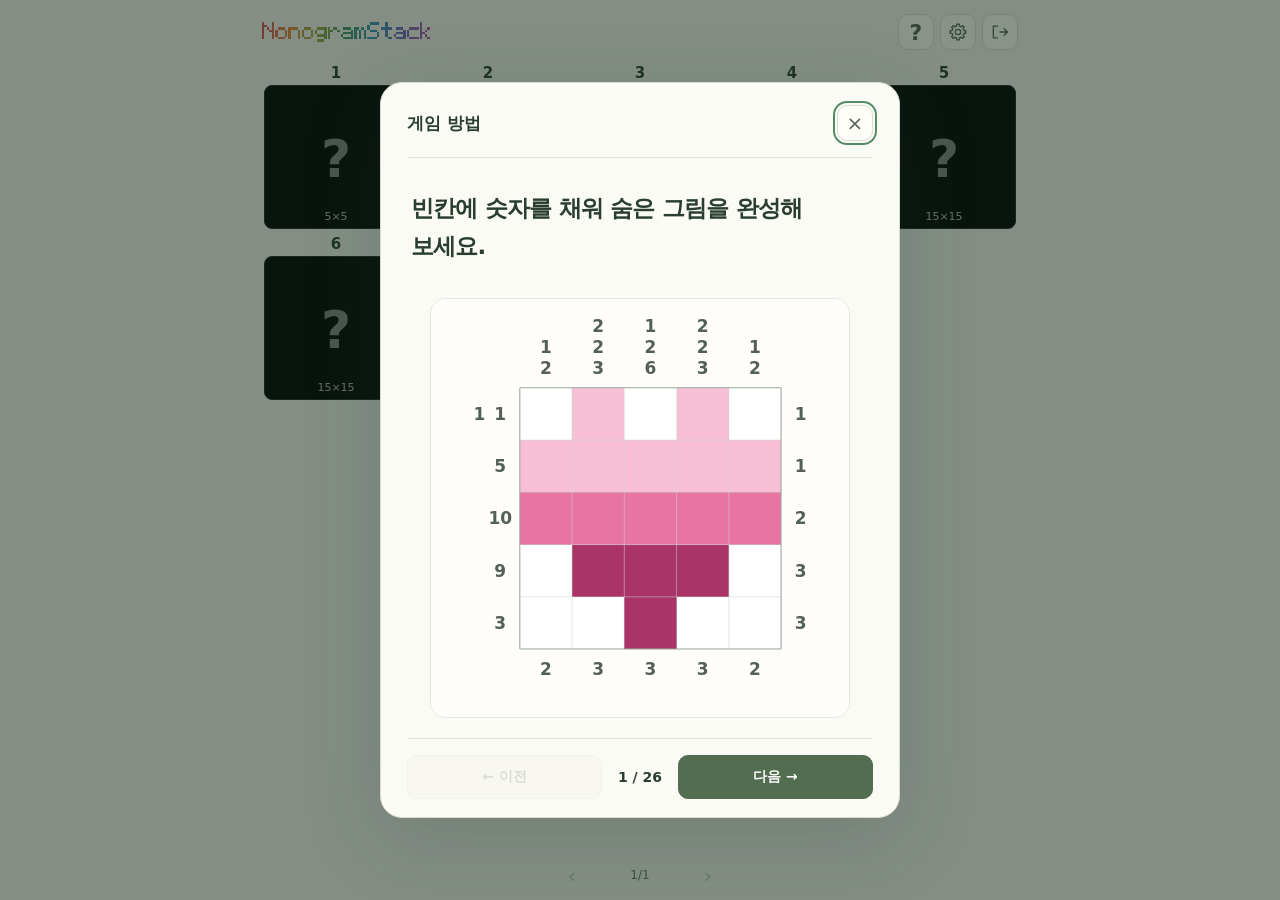
==== collection.html @ 8a50af5b "Add standalone six-puzzle playtest" ====
<!doctype html><html lang="ko"><head><meta name="robots" content="noindex,nofollow"><meta http-equiv="Content-Security-Policy" content="default-src 'self'; script-src 'self' 'unsafe-inline'; style-src 'self' 'unsafe-inline'; img-src 'self' data: blob:; media-src 'self' data: blob:; connect-src 'self'; object-src 'none'; base-uri 'none'; form-action 'none'"><meta charset="utf-8"><meta name="viewport" content="width=device-width,initial-scale=1,viewport-fit=cover"><meta name="theme-color" content="#f5f5ef"><title>Nonogram Stack · Playtest</title><style>*{box-sizing:border-box}[hidden]{display:none!important}
html,body{height:100%;margin:0;background:#f5f5ef;color:#293e30;font-family:system-ui,-apple-system,'Segoe UI',sans-serif}
button{font:inherit;color:inherit;cursor:pointer}button:disabled{cursor:default;opacity:.35}
.collection-app{max-width:780px;height:100dvh;min-height:0;margin:auto;padding:10px 12px max(6px,env(safe-area-inset-bottom));display:flex;flex-direction:column}
.page-scroller{position:relative;display:block;flex:1;min-height:0;overflow:hidden;touch-action:pan-y}
.page-scroller::-webkit-scrollbar{display:none}
.puzzle-page{--card-number-size:clamp(10px,2.8vw,15px);width:100%;height:100%;min-width:0;display:grid;grid-template-columns:repeat(5,minmax(0,1fr));grid-template-rows:repeat(var(--page-rows,20),min-content);align-content:start;gap:8px;overflow-x:hidden;overflow-y:auto;overscroll-behavior-y:contain;scrollbar-width:thin;touch-action:pan-y;padding:2px}
.page-scroller>.puzzle-page[hidden].page-leaving{display:grid!important;position:absolute;inset:0;pointer-events:none}
.puzzle-card{display:block;width:100%;min-width:0;min-height:0;text-decoration:none;color:#293e30}
.card-box{position:relative;display:block;width:100%;aspect-ratio:1;overflow:hidden;background:#000;border:1px solid #222;border-radius:8px;color:#fff}
.puzzle-card:hover .card-box{border-color:#777}.puzzle-card:focus-visible{outline:2px solid #548c67;outline-offset:1px}
.card-number{display:block;padding:0 0 4px;text-align:center;font-size:var(--card-number-size);font-weight:600;font-variant-numeric:tabular-nums;line-height:1}
.card-preview{position:absolute;inset:0;display:flex;justify-content:center;align-items:center}.card-art{width:100%;height:100%;object-fit:contain;image-rendering:pixelated;background:#fff}
.card-question{display:block;font-size:clamp(24px,7vw,52px);line-height:1;font-weight:600;color:#858585;user-select:none;transform:translate(var(--question-offset-x,0px),var(--question-offset-y,0px))}.card-size{position:absolute;left:4px;right:4px;bottom:6px;z-index:1;text-align:center;font-size:clamp(8px,2vw,11px);line-height:1;color:#bdbdbd}
.puzzle-card[data-state="complete"] .card-size{display:none}
.card-pause{display:block;width:clamp(24px,7vw,48px);height:clamp(24px,7vw,48px);fill:#929292}
.empty-card{display:block;width:100%}
.empty-card:after{content:'';display:block;box-sizing:border-box;width:100%;aspect-ratio:1;border:1px dashed #e0e4d8;border-radius:8px}
.pagination{display:flex;flex:0 0 auto;align-items:center;justify-content:center;gap:24px;height:38px;font-size:12px;font-variant-numeric:tabular-nums}
.pagination button{width:32px;height:30px;border:0;background:transparent;font-size:22px;color:#637b56}
.pagination #page-number{width:auto;min-width:56px;font-size:12px;font-variant-numeric:tabular-nums}
.collection-app.page-overview-open .page-scroller,.collection-app.page-overview-open .pagination{display:none}
.collection-page-overview{flex:1;min-height:0;overflow-y:auto;overscroll-behavior-y:contain;touch-action:pan-y;padding:2px}
.page-overview-heading{display:flex;align-items:center;justify-content:space-between;gap:8px}
.page-overview-heading h2{margin:0;font-size:15px}.page-overview-close{border:0;background:transparent;font-size:24px;min-width:44px;min-height:44px}
.page-overview-grid{display:grid;grid-template-columns:repeat(5,minmax(0,1fr));align-content:start;gap:8px;--card-number-size:clamp(10px,2.8vw,15px)}
.page-overview-card{display:block;min-width:0;width:100%;padding:0;border:0;background:transparent;text-align:left}
.page-overview-card .card-box{aspect-ratio:1/2;border-radius:8px}.page-overview-card canvas{position:absolute;inset:0;display:block;width:100%;height:100%;image-rendering:pixelated}
.page-overview-card:focus-visible{outline:2px solid #548c67;outline-offset:2px;border-radius:3px}
@media(max-height:650px){.collection-app{padding-top:4px}.collection-app .shared-header{margin-bottom:4px;min-height:36px}.pagination{height:30px}}
@media(max-width:360px){.puzzle-page,.page-overview-grid{gap:5px}.card-size{bottom:4px}}

.shared-header{display:flex;align-items:center;justify-content:space-between;gap:8px;min-height:44px;margin-bottom:10px;padding:0;flex-shrink:0}
.wordmark{position:relative;border:0;background:none;display:flex;align-items:center;padding:6px 0;color:#293e30;cursor:default;white-space:nowrap}
button.wordmark{cursor:pointer}
.wordmark-text{position:absolute;width:1px;height:1px;margin:-1px;padding:0;overflow:hidden;clip-path:inset(50%);white-space:nowrap}
.wordmark-logo{display:block;flex:none;width:clamp(116px,42vw,170px);height:auto}
.wordmark-tone{fill:#000}
.wordmark[data-mode="monochrome"] [data-tone="0"]{fill:#aaa}
.wordmark[data-mode="monochrome"] [data-tone="1"]{fill:#555}
.wordmark[data-mode="monochrome"] [data-tone="2"]{fill:#000}
.wordmark[data-mode="color"] .wordmark-tone{fill:url(#wordmark-rainbow)}
.shared-header .header-actions{display:flex;align-items:center;gap:6px;flex-shrink:0}
.nav-icon{box-sizing:border-box;display:grid;place-items:center;width:36px;height:36px;padding:0;border:1px solid #d8ded2;border-radius:10px;background:#fffef9;color:#52644f;cursor:pointer;font:20px/1 system-ui}
.nav-icon svg{display:block;width:20px;height:20px;stroke:currentColor;stroke-width:1.6;stroke-linecap:round;stroke-linejoin:round}
.header-slot{display:block;width:36px;height:36px}
.collection-app>.shared-header,.stack-sum-game .app>.shared-header{box-sizing:border-box;width:100%;max-width:756px;min-height:44px;padding:0;margin:0 auto 10px}
#help span{display:block;font-size:22px;font-weight:650;line-height:1;transform:translate(var(--question-offset-x,0px),var(--question-offset-y,0px))}
.nav-icon:disabled{opacity:.35;cursor:default}
.wordmark:focus-visible,.nav-icon:focus-visible{outline:2px solid #548c67;outline-offset:2px}
#settings-dialog{width:calc(100% - 32px);max-width:380px;max-height:85dvh;overflow:auto;padding:20px;border:1px solid #d6dfcf;border-radius:16px;background:#fafbf4;color:#293e30;box-shadow:0 20px 80px #26382e30;font:13px system-ui;letter-spacing:0}
#settings-dialog::backdrop{background:#15281d80}
.game-help{box-sizing:border-box;width:calc(100% - 32px);max-width:430px;max-height:85dvh;overflow:auto;overscroll-behavior:contain;padding:20px;border:1px solid #d6dfcf;border-radius:16px;background:#fafbf4;color:#293e30;box-shadow:0 20px 80px #26382e30;font:13px system-ui;letter-spacing:0}
.game-help::backdrop{background:#15281d80}
.hint-dialog{box-sizing:border-box;width:calc(100% - 32px);max-width:340px;max-height:85dvh;overflow:auto;padding:20px;border:1px solid #d6dfcf;border-radius:16px;background:#fafbf4;color:#293e30;font:14px/1.6 system-ui;box-shadow:0 20px 80px #26382e30}
.hint-dialog::backdrop{background:#15281d80}
.hint-dialog .settings-top h2{margin:0;font-size:20px}
.hint-balance{display:flex;align-items:center;justify-content:space-between;gap:16px;margin:20px 0 12px;padding:12px 16px;border:1px solid #dce2d5;border-radius:10px;background:#f5f5ef}
.hint-balance output{font-size:28px;font-weight:700;line-height:1.2;font-variant-numeric:tabular-nums}
.hint-description,.hint-reward-note,#hint-feedback{font-size:13px;color:#62715d}
.hint-actions{display:grid;grid-template-columns:1fr 1fr;gap:10px;margin-top:20px}
.hint-actions button{box-sizing:border-box;min-height:44px;min-width:0;padding:10px 8px;border:1px solid #cbd6c7;border-radius:9px;background:#fffef9;color:#293e30;font:600 14px/1.3 system-ui;cursor:pointer}
.hint-actions button.primary-button{background:#526d50;color:#fff;border-color:#526d50}
.hint-actions button:disabled{opacity:.4;cursor:default}
.hint-actions button:focus-visible{outline:2px solid #548c67;outline-offset:2px}
.hint-reward-note{text-align:end;margin:8px 0}
#hint-feedback:empty{display:none}
.storage-notice{position:fixed;z-index:10000;bottom:env(safe-area-inset-bottom,0px);left:8px;right:8px;margin:8px auto;max-width:480px;padding:12px;border:1px solid #b47c34;border-radius:8px;background:#fff4df;color:#543b1a;font:13px/1.5 system-ui}
.storage-notice[hidden]{display:none!important}dialog .storage-notice{position:static;margin:12px 0;max-width:none}
.stack-sum-game .app{padding-top:calc(10px + env(safe-area-inset-top));padding-left:max(12px,env(safe-area-inset-left));padding-right:max(12px,env(safe-area-inset-right))}
.collection-app{padding-top:calc(10px + env(safe-area-inset-top));padding-left:max(12px,env(safe-area-inset-left));padding-right:max(12px,env(safe-area-inset-right))}
.tutorial-app{padding-top:calc(20px + env(safe-area-inset-top));padding-left:max(12px,env(safe-area-inset-left));padding-right:max(12px,env(safe-area-inset-right))}
.game-help .settings-top h2{margin:0;font-size:20px;letter-spacing:0;line-height:1.3}
.game-help .help-section{margin:20px 0}
.game-help h3{margin:0 0 8px;font-size:14px;font-weight:700}
.game-help p,.game-help li{font-size:12px;line-height:1.8;color:#62715d}
.game-help p{margin:8px 0}
.game-help ul{margin:8px 0;padding-left:18px}
.game-help li{padding:0;margin:0 0 9px}
.game-help [hidden]{display:none!important}
.game-help .help-keyboard{font-size:11px}
.help-example{margin:20px 0;padding:14px 12px;border:1px solid #dce2d5;border-radius:10px;background:#f5f5ef}
.help-example svg{display:block;width:100%;max-width:260px;height:auto;margin:0 auto 8px}
.help-example figcaption{font-size:12px;line-height:1.8;color:#62715d}
.game-help .help-example p{margin:8px 0 0}
.settings-language{display:flex;align-items:center;justify-content:space-between;gap:16px;margin-bottom:20px}
.settings-language select{max-width:65%;padding:8px 12px;border:1px solid #cbd6c7;border-radius:8px;background:#fffef9;color:#293e30;font:13px system-ui;cursor:pointer}
.tutorial-start{box-sizing:border-box;display:block;width:100%;margin-top:20px;border-radius:10px;background:#293f30;color:#fff;padding:13px 16px;text-align:center;text-decoration:none;font-size:13px;font-weight:600;line-height:1.4}
.tutorial-start:focus-visible{outline:3px solid #548c67;outline-offset:3px}
.settings-top{display:flex;align-items:center;justify-content:space-between;margin-bottom:18px}.settings-top h2{margin:0;font-size:20px}
#settings-dialog p{font-size:12px;line-height:1.8;color:#6b7a62;margin:16px 0}.settings-actions{display:grid;gap:8px}.settings-actions button{border:1px solid #d6dfcf;background:#edf0e7;border-radius:8px;padding:11px;font:12px system-ui;color:#486044;cursor:pointer}
.dpad{box-sizing:border-box;position:relative;display:block;width:124px;height:124px;border:1px solid #bdcbb4;border-radius:50%;background:#edf1e6;touch-action:none;user-select:none;-webkit-user-select:none;flex-shrink:0}
.dpad button{box-sizing:border-box;position:absolute;inset:0;width:100%;height:100%;min-width:0;min-height:0;padding:0;border:0;border-radius:50%;background:#edf1e6;color:#52674b;touch-action:none;-webkit-touch-callout:none;cursor:pointer}
.dpad [data-direction="up"]{clip-path:polygon(0 0,100% 0,50% 50%)}
.dpad [data-direction="left"]{clip-path:polygon(0 0,50% 50%,0 100%)}
.dpad [data-direction="right"]{clip-path:polygon(100% 0,100% 100%,50% 50%)}
.dpad [data-direction="down"]{clip-path:polygon(0 100%,50% 50%,100% 100%)}
.dpad::after{content:'';position:absolute;inset:0;border-radius:50%;background:linear-gradient(45deg,transparent calc(50% - .6px),#bdcbb4 calc(50% - .6px),#bdcbb4 calc(50% + .6px),transparent calc(50% + .6px)),linear-gradient(-45deg,transparent calc(50% - .6px),#bdcbb4 calc(50% - .6px),#bdcbb4 calc(50% + .6px),transparent calc(50% + .6px));pointer-events:none}
.dpad button svg{position:absolute;left:50%;top:50%;transform:translate(-50%,-50%);width:22%;height:22%;stroke:currentColor;stroke-width:2;stroke-linecap:round;stroke-linejoin:round;pointer-events:none}
.dpad [data-direction="up"] svg{top:22%}.dpad [data-direction="left"] svg{left:22%}.dpad [data-direction="right"] svg{left:78%}.dpad [data-direction="down"] svg{top:78%}
.dpad button.held,.dpad button:focus-visible{background:#d2dfcb;box-shadow:none;outline:none}
.dpad:focus-visible,.dpad:has(button:focus-visible){outline:3px solid #548c67;outline-offset:2px}
.height-picker button,.tutorial-tools button{touch-action:none;user-select:none;-webkit-user-select:none;-webkit-touch-callout:none}
.height-picker button.held,.tutorial-tools button.held{background:#d2dfcb;box-shadow:inset 0 0 0 2px #526d50}
@media(max-width:360px){.nav-icon,.header-slot{width:32px;height:32px}.dpad{width:110px;height:110px}}
#hint-selection{padding:10px 16px;min-height:110px;display:flex;align-items:center;justify-content:space-between;gap:16px;background:#fff1d2;border:1px solid #c2a057;border-radius:12px}
#hint-selection[hidden]{display:none}#hint-selection p{font-size:13px;line-height:1.6;margin:0}#hint-cancel{padding:12px 16px;flex-shrink:0;border:1px solid #b29b6d;border-radius:8px;background:#fffdf7;font:inherit}
.hint-selecting .clue:not(.total)[data-hint-line]{background:#ffe295!important;box-shadow:inset 0 0 0 1px #ad7e23;cursor:pointer}
.hint-selecting [data-hint-line]:focus-visible{outline:3px solid #885800;outline-offset:-2px}.hint-selecting .cell{cursor:default}
.hint-line-numbers{display:flex;gap:10px;flex-wrap:wrap;margin:20px 0}.hint-line-numbers.vertical{flex-direction:column;align-items:center}
.hint-line-numbers button{flex:0 0 auto;min-width:56px;min-height:56px;padding:10px;border:1px solid #bc9b48;border-radius:10px;background:#fff1c2;color:#60440c;font:700 26px/1 system-ui;cursor:pointer}
.hint-line-numbers button:disabled{opacity:.28;cursor:default}.hint-line-numbers button:focus-visible{outline:3px solid #885800;outline-offset:3px}
#hint-line-back{width:100%;min-height:44px;padding:10px;border:1px solid #cbd6c7;border-radius:9px;background:#edf0e7;color:#293e30;font:14px system-ui;cursor:pointer}
.settings-language input[type=checkbox]{width:24px;height:24px;accent-color:#526d50;cursor:pointer}

/* Each rule has a hidden image slot until an illustration is supplied. */
.game-help #help-rule>li{margin-bottom:16px}
.game-help #help-rule>li>p{margin:0}
.game-help .help-rule-image{margin:10px 0 0}
.game-help .help-rule-image img{display:block;max-width:100%;height:auto;margin:0 auto}
.game-help .help-rule-image figcaption{margin-top:6px;font-size:12px;line-height:1.6;color:#62715d}
</style><link rel="stylesheet" href="manual/game-manual.css"></head><body>
<main class="collection-app"><header class="header"></header>
<section id="monochrome-games" class="page-scroller" aria-label="흑백 게임 목록" hidden><a class="puzzle-card" href="game.html?puzzle=monochrome-0870" data-id="mono-0870" data-puzzle-id="0870" data-number="1" data-size="5" data-storage-key="nonogram-playtest-v1-approved-v1-0870-81cec19d84541be2" data-status-key="nonogram-playtest-v1-approved-status-0870-81cec19d84541be2" data-mode="monochrome" aria-label="흑백 문제 1 시작"><span class="card-number">1</span><span class="card-box"><span class="card-preview" aria-hidden="true"><span class="card-question">?</span></span><span class="card-size">5×5</span></span></a><a class="puzzle-card" href="game.html?puzzle=monochrome-0872" data-id="mono-0872" data-puzzle-id="0872" data-number="2" data-size="5" data-storage-key="nonogram-playtest-v1-approved-v1-0872-a61c1ad783d6903b" data-status-key="nonogram-playtest-v1-approved-status-0872-a61c1ad783d6903b" data-mode="monochrome" aria-label="흑백 문제 2 시작"><span class="card-number">2</span><span class="card-box"><span class="card-preview" aria-hidden="true"><span class="card-question">?</span></span><span class="card-size">5×5</span></span></a><a class="puzzle-card" href="game.html?puzzle=monochrome-1716" data-id="mono-1716" data-puzzle-id="1716" data-number="3" data-size="10" data-storage-key="nonogram-playtest-v1-approved-v1-1716-a41d60f56bc2a05d" data-status-key="nonogram-playtest-v1-approved-status-1716-a41d60f56bc2a05d" data-mode="monochrome" aria-label="흑백 문제 3 시작"><span class="card-number">3</span><span class="card-box"><span class="card-preview" aria-hidden="true"><span class="card-question">?</span></span><span class="card-size">10×10</span></span></a><a class="puzzle-card" href="game.html?puzzle=monochrome-0102" data-id="mono-0102" data-puzzle-id="0102" data-number="4" data-size="10" data-storage-key="nonogram-playtest-v1-approved-v1-0102-0c15ea265d0bc1e6" data-status-key="nonogram-playtest-v1-approved-status-0102-0c15ea265d0bc1e6" data-mode="monochrome" aria-label="흑백 문제 4 시작"><span class="card-number">4</span><span class="card-box"><span class="card-preview" aria-hidden="true"><span class="card-question">?</span></span><span class="card-size">10×10</span></span></a><a class="puzzle-card" href="game.html?puzzle=monochrome-0929" data-id="mono-0929" data-puzzle-id="0929" data-number="5" data-size="15" data-storage-key="nonogram-playtest-v1-approved-v1-0929-8dfb2ad27d0bbcea" data-status-key="nonogram-playtest-v1-approved-status-0929-8dfb2ad27d0bbcea" data-mode="monochrome" aria-label="흑백 문제 5 시작"><span class="card-number">5</span><span class="card-box"><span class="card-preview" aria-hidden="true"><span class="card-question">?</span></span><span class="card-size">15×15</span></span></a><a class="puzzle-card" href="game.html?puzzle=monochrome-1623" data-id="mono-1623" data-puzzle-id="1623" data-number="6" data-size="15" data-storage-key="nonogram-playtest-v1-approved-v1-1623-76a8f8b095d4cbba" data-status-key="nonogram-playtest-v1-approved-status-1623-76a8f8b095d4cbba" data-mode="monochrome" aria-label="흑백 문제 6 시작"><span class="card-number">6</span><span class="card-box"><span class="card-preview" aria-hidden="true"><span class="card-question">?</span></span><span class="card-size">15×15</span></span></a></section>
<section id="color-games" class="page-scroller" aria-label="컬러 게임 목록"><a class="puzzle-card" href="game.html?puzzle=monochrome-0870&mode=color" data-id="color-0870" data-puzzle-id="0870" data-number="1" data-size="5" data-storage-key="nonogram-playtest-v1-approved-v1-0870-81cec19d84541be2" data-status-key="nonogram-playtest-v1-approved-status-0870-81cec19d84541be2" data-mode="color" data-palette="#fbf8f4,#e2caac,#bd8842,#533c1d" data-category-id="08" data-subject="사다리" aria-label="컬러 문제 1 시작"><span class="card-number">1</span><span class="card-box"><span class="card-preview" aria-hidden="true"><span class="card-question">?</span></span><span class="card-size">5×5</span></span></a><a class="puzzle-card" href="game.html?puzzle=monochrome-0872&mode=color" data-id="color-0872" data-puzzle-id="0872" data-number="2" data-size="5" data-storage-key="nonogram-playtest-v1-approved-v1-0872-a61c1ad783d6903b" data-status-key="nonogram-playtest-v1-approved-status-0872-a61c1ad783d6903b" data-mode="color" data-palette="#fcfaf2,#ebd7a2,#d2a32d,#5d4814" data-category-id="08" data-subject="자물쇠" aria-label="컬러 문제 2 시작"><span class="card-number">2</span><span class="card-box"><span class="card-preview" aria-hidden="true"><span class="card-question">?</span></span><span class="card-size">5×5</span></span></a><a class="puzzle-card" href="game.html?puzzle=monochrome-1716&mode=color" data-id="color-1716" data-puzzle-id="1716" data-number="3" data-size="10" data-storage-key="nonogram-playtest-v1-approved-v1-1716-a41d60f56bc2a05d" data-status-key="nonogram-playtest-v1-approved-status-1716-a41d60f56bc2a05d" data-mode="color" data-palette="#fdfbf1,#f4e29a,#e6bd19,#65530b" data-category-id="17" data-subject="병아리" aria-label="컬러 문제 3 시작"><span class="card-number">3</span><span class="card-box"><span class="card-preview" aria-hidden="true"><span class="card-question">?</span></span><span class="card-size">10×10</span></span></a><a class="puzzle-card" href="game.html?puzzle=monochrome-0102&mode=color" data-id="color-0102" data-puzzle-id="0102" data-number="4" data-size="10" data-storage-key="nonogram-playtest-v1-approved-v1-0102-0c15ea265d0bc1e6" data-status-key="nonogram-playtest-v1-approved-status-0102-0c15ea265d0bc1e6" data-mode="color" data-palette="#f3f7fc,#a7c7e7,#3780c8,#183858" data-category-id="01" data-subject="고래" aria-label="컬러 문제 4 시작"><span class="card-number">4</span><span class="card-box"><span class="card-preview" aria-hidden="true"><span class="card-question">?</span></span><span class="card-size">10×10</span></span></a><a class="puzzle-card" href="game.html?puzzle=monochrome-0929&mode=color" data-id="color-0929" data-puzzle-id="0929" data-number="5" data-size="15" data-storage-key="nonogram-playtest-v1-approved-v1-0929-8dfb2ad27d0bbcea" data-status-key="nonogram-playtest-v1-approved-status-0929-8dfb2ad27d0bbcea" data-mode="color" data-palette="#fcf3f3,#eaa6a4,#d0352f,#5b1715" data-category-id="09" data-subject="아코디언" aria-label="컬러 문제 5 시작"><span class="card-number">5</span><span class="card-box"><span class="card-preview" aria-hidden="true"><span class="card-question">?</span></span><span class="card-size">15×15</span></span></a><a class="puzzle-card" href="game.html?puzzle=monochrome-1623&mode=color" data-id="color-1623" data-puzzle-id="1623" data-number="6" data-size="15" data-storage-key="nonogram-playtest-v1-approved-v1-1623-76a8f8b095d4cbba" data-status-key="nonogram-playtest-v1-approved-status-1623-76a8f8b095d4cbba" data-mode="color" data-palette="#faf7f5,#dbc6b3,#ac7d53,#4c3724" data-category-id="16" data-subject="쿼카" aria-label="컬러 문제 6 시작"><span class="card-number">6</span><span class="card-box"><span class="card-preview" aria-hidden="true"><span class="card-question">?</span></span><span class="card-size">15×15</span></span></a></section>
<nav class="pagination" aria-label="문제 페이지"><button id="previous-page" aria-label="이전 페이지">‹</button><button id="page-number" aria-label="페이지 한눈에 보기" aria-live="polite">1/1</button><button id="next-page" aria-label="다음 페이지">›</button></nav></main>
<script src="capacitor-core.js"></script><script src="native-runtime.js"></script><script src="subject-names-en.js"></script>
<script src="manual/game-manual.js"></script><script src="weekly-puzzles.js"></script>
<script>const bundledIds=[...document.querySelectorAll('#color-games [data-puzzle-id]')].map(card=>card.dataset.puzzleId);
Promise.all([StackRuntime.ready.catch(()=>{}),StackWeekly.load(bundledIds)]).then(()=>{/* Display colors only: puzzle values, clues and saved progress stay unchanged. */
(function(root){
  'use strict';
  const grayscale=['#ffffff','#aaaaaa','#555555','#000000'];
  const palettes={
    ocean:['#f1faf7','#9cdbd2','#368faa','#183e57'],
    berry:['#fff5ed','#f5b8bc','#bd647e','#513951'],
    forest:['#faf9e9','#bfd49a','#649b70','#294c45'],
    caramel:['#fff8e8','#eacb91','#b68157','#503f39'],
    twilight:['#faf5fc','#d2bde8','#9572bc','#403955'],
    sunset:['#fff8e9','#f1cf93','#d7876c','#6a4756']
  };
  function paletteFor(puzzle={}){
    const approved=puzzle.colorPalette||puzzle.source?.colorPalette;
    if(Array.isArray(approved)&&approved.length===4&&approved.every(value=>/^#[0-9a-f]{6}$/i.test(value)))return approved.slice();
    const subject=puzzle.subject||puzzle.source?.subject||'',category=puzzle.categoryId||puzzle.source?.categoryId;
    const key=/펭귄|고래|상어|돌고래|눈|빙수/.test(subject)?'ocean':
      /고양이|리본|딸기|체리/.test(subject)?'berry':
      /유령|마녀|마법|요정|우주/.test(subject)?'twilight':
      /석양|로켓|불/.test(subject)?'sunset':
      ({'01':'caramel','02':'forest','03':'ocean','04':'forest','05':'berry','06':'caramel','07':'berry','08':'ocean','09':'twilight','10':'ocean','11':'forest','12':'ocean','13':'caramel','14':'ocean','15':'twilight'}[category]||'ocean');
    return palettes[key];
  }
  const colors=(puzzle,mode)=>mode==='color'?paletteFor(puzzle):grayscale;
  function foreground(hex){
    const [r,g,b]=hex.slice(1).match(/../g).map(v=>parseInt(v,16)/255).map(v=>v<=.04045?v/12.92:((v+.055)/1.055)**2.4);
    return .2126*r+.7152*g+.0722*b>.179?'#202522':'#ffffff';
  }
  function readMode(){try{return (globalThis.StackStorage||localStorage).getItem('nonogram-playtest-v1-mode')==='monochrome'?'monochrome':'color';}catch{return 'color';}}
  function writeMode(mode){try{(globalThis.StackStorage||localStorage).setItem('nonogram-playtest-v1-mode',mode);}catch{}}
  const api={grayscale,palettes,paletteFor,colors,foreground,readMode,writeMode};
  if(typeof module!=='undefined')module.exports=api;
  root.StackPalette=api;
})(typeof globalThis!=='undefined'?globalThis:this);

/* Shared Korean/English UI. Original text is retained when a rendered node is translated. */
(() => {
  const messages=new Map(Object.entries({
    "노노그램 스택은 빈칸에 숫자를 넣어 숨은 그림을 완성하는 퍼즐이에요.":"Nonogram Stack is a puzzle where you fill blank cells with numbers to reveal a hidden picture.",
    "각 칸에는 0, 1, 2, 3 중 하나가 들어가요. 흑백 모드에서는 숫자가 클수록 어둡고, 작을수록 밝아요. 컬러 모드에서는 각 숫자에 정해진 색을 사용해요.":"Each cell contains 0, 1, 2, or 3. In grayscale mode, higher numbers are darker and lower numbers are lighter. In color mode, each number has its own color.",
    "게임판 밖의 단서 숫자를 보고, 각 칸에 어떤 숫자가 들어갈지 찾아보세요.":"Use the clue numbers outside the board to work out the number in each cell.",
    "왼쪽 단서는 가로줄을 왼쪽에서 오른쪽으로, 위쪽 단서는 세로줄을 위에서 아래로 읽어요.":"Left clues describe a row from left to right. Top clues describe a column from top to bottom.",
    "같은 숫자가 끊기지 않고 이어진 칸들을 하나의 구간이라고 해요. 단서 하나는 그 구간의 숫자를 모두 더한 값이에요.":"A run is a group of consecutive cells with the same number. Each clue is the sum of the numbers in one run.",
    "예를 들어 단서가 5라면, 1이 다섯 칸 이어진 구간이에요. 1+1+1+1+1=5이기 때문이에요.":"For example, a clue of 5 means five consecutive 1s, because 1+1+1+1+1=5.",
    "한 줄에 단서가 두 개라면, 0이 아닌 숫자의 구간도 두 개예요. 각 구간의 숫자는 서로 같을 수도, 다를 수도 있어요. 단서가 나온 순서대로 구간을 찾아보세요.":"Two clues in a line mean two nonzero runs. The runs may use the same number or different numbers. Find them in the order of the clues.",

    '효과음':'Sound effects','메인 화면':'Main screen','나가기':'Exit','흑백 모드':'Grayscale mode','현재 입력한 그림':'Current picture progress',
    '페이지 한눈에 보기':'Page overview','페이지 선택':'Choose a page','목록으로 돌아가기':'Back to puzzles',
    '브라우저 탭을 닫아 나갈 수 있어요.':'Close this browser tab to exit.',
    '각 칸에 0~3을 넣어 그림을 완성해요.':'Fill each cell with 0–3 to reveal the picture.',
    '빈칸은 미정이고, ×는 0이에요.':'A blank cell is unknown. × means 0.',
    '위·왼쪽 숫자는 같은 값이 이어진 구간의 합이에요.':'Top and left clues add up each run of equal values.',
    '오른쪽·아래 숫자는 그 줄의 가장 큰 값이에요.':'Right and bottom clues show the largest value in that line.',
    '같은 값의 두 구간 사이에는 ×가 필요해요.':'Separate runs of the same value need × between them.',
    '다른 값의 구간은 붙어도 돼요.':'Runs of different values may touch.',
    '× 구간은 위·왼쪽 단서에서 생략해요.':'Zero runs are omitted from top and left clues.',
    '첫 6은 3+3이에요.':'The first 6 is 3+3.',
    '다음 6은 2+2+2예요.':'The next 6 is 2+2+2.',
    '2행 5열 규칙 예시':'Rules example with 2 rows and 5 columns',
    '사용 → 줄 선택 → 확대된 숫자를 선택하면 해당 구간의 미정 칸을 채워요.':'Use → choose a line → select an enlarged number to fill the unknown cells in that run.',
    '숫자가 있는 행이나 열을 선택하세요.':'Select a row or column with clues.',
    '힌트 선택 취소':'Cancel hint selection','줄 다시 선택':'Choose another line',
    '숫자를 선택하면 힌트 1개를 사용해요.':'Selecting a number spends one hint.',
    '도움말 목차':'Help topics','게임 규칙':'Rules','힌트 사용':'Using hints','문제 목록':'Puzzle collection','저장과 광고':'Saves and ads','취소':'Cancel',
    '사용을 누른 뒤 위·왼쪽 숫자 하나를 선택하세요. 힌트 1개로 해당 구간의 미정 칸을 채워요. 이미 입력한 칸은 바꾸지 않아요.':'Press Use, then select one top or left clue. One hint fills the unknown cells in that run. Existing entries stay unchanged.',
    '빛나는 위·왼쪽 숫자를 선택하세요. 선택하면 힌트 1개를 사용해요.':'Select a highlighted top or left clue. Selecting it spends one hint.',
    '오른쪽 버튼으로 값을 고른 뒤 칸을 누르거나 드래그해요. 지우개는 칸을 미정으로 되돌려요.':' Choose a value on the right, then tap or drag across cells. The eraser makes cells unknown again.',
    '방향 버튼으로 선택 칸을 옮겨요. 오른쪽 입력 버튼을 누른 채 이동하면 지나간 칸에 입력해요. 방향을 0.3초 이상 누르면 0.1초마다 이동해요.':' Move the cursor with the direction buttons. Hold an input button while moving to fill each cell. Hold a direction for 0.3 seconds to repeat every 0.1 seconds.',
    '되돌리기는 최근 입력을 취소해요. 한 번의 드래그와 한 번의 힌트 입력은 각각 한꺼번에 되돌려요. 사용한 힌트는 돌아오지 않아요.':'Undo reverses your last entry. A drag or a hint is undone as one action. Spent hints are not refunded.',
    '선택한 행·열은 노란색으로 강조돼요. 맞춰진 단서는 초록색, 현재 입력으로 성립할 수 없는 단서는 빨간색이에요.':'The selected row and column are yellow. Matched clues turn green; clues that cannot match your entries turn red.',
    '상단 로고를 누르면 컬러와 명암을 전환해요. 단서와 진행 상황은 같아요.':'Tap the top logo to switch between color and grayscale. Clues and progress stay the same.',
    '상단 물음표 왼쪽의 전구 버튼에서 남은 개수를 확인하고 사용을 눌러요.':'Open the bulb to the left of the top question mark, check your remaining hints, and press Use.',
    '빛나는 위·왼쪽 숫자 하나를 누르면 해당 구간의 미정 칸을 그려줘요. 오른쪽·아래 최댓값은 선택 대상이 아니에요.':'Tap a highlighted top or left number to draw that run in unknown cells. Maximum values on the right and bottom cannot be selected.',
    '숫자를 선택할 때 힌트 1개를 사용해요. 취소하거나 채울 미정 칸이 없으면 차감하지 않아요. 이미 입력한 값은 오답이어도 바꾸지 않아요.':'One hint is spent when you select a number. Canceling or having no unknown cells costs nothing. Existing entries stay unchanged, including incorrect ones.',
    '처음에는 힌트 3개가 있어요. 획득하기에서 보상 광고를 끝까지 보면 1개를 받아요.':'You start with 3 hints. Use Get more and finish a rewarded ad to earn one hint.',
    '완성한 문제에는 그림이 나타나요. 처음부터 다시 풀기는 설정에서 선택할 수 있어요.':'Completed puzzles reveal their pictures. Choose Restart puzzle in Settings to start again.',
    '진행과 힌트는 이 기기에 자동 저장해요. 앱 데이터 삭제나 앱 제거 시 기록이 사라질 수 있어요. 언어는 설정에서 한국어·영어로 바꿔요.':'Progress and hints are saved automatically on this device. Clearing app data or uninstalling may remove your records. Choose Korean or English in Settings.',
    '보상 광고는 획득하기를 눌렀을 때 재생돼요. 자동 전면 광고는 하루 첫 문제 완성 뒤 화면을 이동할 때부터, 이후 최소 3시간 간격으로 표시해요. 보상 광고 직후에는 전면 광고가 나오지 않아요. 광고를 불러오지 못해도 게임은 계속할 수 있어요.':'Rewarded ads play when you press Get more. Automatic interstitials may appear when leaving the first completed puzzle of the day, then at least 3 hours apart. They do not appear right after a rewarded ad. Unavailable ads never stop you playing.',
    '1 연한 분홍':'1 pale pink','2 분홍':'2 pink','3 진한 분홍':'3 deep pink','게임 시작 →':'Play puzzles →','5행 5열 분홍 하트 퍼즐':'5 by 5 pink heart puzzle',
    '×는 0, 즉 흰색이에요. 1은 연한 분홍, 2는 분홍, 3은 진한 분홍이에요. 숫자가 커질수록 진해져요.':'× means 0, or white. 1 is pale pink, 2 is pink, and 3 is deep pink. Higher numbers make darker colors.',
    '흰색 → 진한 분홍':'White → deep pink',
    '분홍색을 쌓아 하트를 완성했어요. 첫 페이지의 5×5 그림부터 직접 풀어봐요. 흑백 모드는 설정에서 바꿔요.':'You built a pink heart. Start with the 5×5 pictures on the first page. Change grayscale mode in Settings.',
    '4단계 명암':'Grayscale','4색 컬러':'4 colors','도안 표현':'Picture colors','스택 입력':'Height input','완성된 그림':'Completed picture','색상':'Color',
    '컬러':'Color','컬러로 전환':'Switch to color','명암으로 전환':'Switch to grayscale',
    '0~3의 값마다 정해진 색으로 그림을 완성해요. ×는 0이에요. 4색 컬러와 4단계 명암은 같은 문제이며, 전환해도 단서와 입력은 그대로예요.':'Each value from 0 to 3 has its own color. × means 0. Color and grayscale show the same puzzle; switching preserves the clues and your entries.',
    '빈 보드에서 시작해요. 같은 값의 구간 합과 최대 높이를 살펴보세요.':'Start with an empty board. Check equal-value run sums and the maximum height.',
    '게임 도움말':'Game help','도움말 닫기':'Close help','설정':'Settings','설정 닫기':'Close settings','뒤로가기':'Back','힌트':'Hint',
    '힌트 닫기':'Close hints','남은 힌트':'Hints remaining','사용':'Use','획득하기':'Get more',
    '힌트 1개로 미정인 한 칸을 확정해요.':'Use one hint to reveal one unknown cell.',
    '같은 높이 구간의 합':'Equal-height run sums','힌트 1개를 받았어요.':'You received one hint.',
    '진행을 저장하지 못했어요. 저장 공간을 확인한 뒤 다시 시도해 주세요.':'Progress could not be saved. Check your storage and try again.',
    '개인정보 선택':'Privacy choices',
    '개인정보처리방침':'Privacy policy','문의하기':'Contact support',
    '광고 보고 힌트 1개 받기':'Watch an ad to get one hint',
    '퍼즐을 하나 풀면 광고를 보고 힌트를 받을 수 있어요.':'Solve one puzzle to unlock hints from ads.',
    '지금은 광고를 불러올 수 없어요. 잠시 후 다시 시도해 주세요.':'An ad is unavailable right now. Please try again later.',
    '힌트를 저장할 수 없어요. 저장 공간을 확인해 주세요.':'Hints could not be saved. Please check your available storage.',
    '사용할 수 있는 힌트가 없어요.':'No hint can be used right now.',
    '문제를 불러오는 중입니다.':'Loading puzzle…','다시 시도':'Try again','문제 목록으로':'Puzzle list',
    '언어':'Language','조작 안내 표시':'Show control guide','게임 방법':'How to play','처음부터 다시 풀기':'Restart puzzle',
    '숨은 그림 찾기':'Reveal the hidden picture','힌트 숫자 읽기':'Reading the clues','조작 방법':'Controls',
    '각 칸을 0~3의 명암으로 채워 그림을 완성해요. ×는 0(흰색), 1은 밝은 회색, 2는 어두운 회색, 3은 검정이에요.':'Fill each cell with a shade from 0 to 3. × means 0 (white), 1 is light gray, 2 is dark gray, and 3 is black.',
    '빨강·녹색·파랑 탭에서 각 색상을 0~3의 값으로 채워 그림을 완성해요. 세 색상의 값을 조합해 칸의 색을 만들어요.':'Use the Red, Green, and Blue tabs to fill each channel with values from 0 to 3. The three values combine to make each cell’s color.',
    '위·왼쪽:':'Top and left:',
    '같은 값이 이어진 구간의 합이에요. 값이 2인 칸이 세 칸 이어지면 2 + 2 + 2 = 6으로 표시해요. 가로줄은 왼쪽부터, 세로줄은 위부터 읽어요.':' Each clue is the sum of a run of equal values. Three adjacent cells with a value of 2 give 2 + 2 + 2 = 6. Read rows from left to right and columns from top to bottom.',
    '오른쪽·아래:':'Right and bottom:','해당 행·열에서 가장 큰 값이에요.':' The largest value in that row or column.',
    '0인 구간은 단서에서 생략해요. 같은 값의 두 구간 사이에는 0이 필요하고, 서로 다른 값의 구간은 붙을 수 있어요.':'Zero runs are omitted. Separate runs of the same value need a zero between them; runs of different values may touch.',
    '미정과 ×:':'Unknown and ×:','빈칸은 아직 정하지 않은 칸, ×는 0으로 확정한 칸이에요. 지우개는 미정으로 되돌려요.':' A blank cell is undecided; × confirms a value of 0. The eraser makes a cell unknown again.',
    '십자키:':'D-pad:','한 번 누르면 한 칸 이동해요. 0.3초 이상 누르고 있으면 0.1초마다 반복 이동해요.':' Tap to move one cell. Hold for 0.3 seconds to begin moving every 0.1 seconds.',
    '십자키 모드:':'D-pad mode:','오른쪽 숫자·×·지우개 버튼을 누르면 선택한 칸에 바로 적용해요. 버튼을 누른 채 십자키로 이동하면 지나가는 칸마다 입력해요.':' Number, ×, and eraser buttons immediately apply to the selected cell. Hold a button while moving with the D-pad to apply it to each cell you enter.',
    '터치 모드:':'Touch mode:','게임판을 직접 누르면 십자키가 흐려지고 선택 테두리가 사라져요. 오른쪽 버튼으로 값을 고른 뒤 칸을 누르거나 드래그해서 입력해요. 십자키를 다시 누르면 십자키 모드로 돌아가요.':' Touch the board to dim the D-pad and hide the cursor. Choose a value on the right, then tap or drag on the board to enter it. Touch the D-pad to return to D-pad mode.',
    '최근 입력을 되돌려요. 한 번의 드래그는 한꺼번에 취소해요.':' Undo your last entry. A single drag is undone as one action.',
    '선택한 행·열의 단서는 노란색으로 강조돼요. 맞춰진 구간의 단서는 초록색, 현재 입력으로 성립할 수 없는 단서는 빨간색으로 표시돼요.':'The selected row and column have yellow clues. Matched runs turn green; clues that cannot match your current entries turn red.',
    '전체 탭:':'All tab:','RGB 합산 높이(0~9)의 단서와 현재 누적값을 확인해요. 전체 탭에서는 입력할 수 없으며, 완성하면 그림이 나타나요.':' Check clues for combined RGB heights (0–9) and your current totals. This tab is read-only. The finished picture appears when you solve the puzzle.',
    '키보드: 방향키로 이동 · 0~3으로 값 선택 · Delete로 지우개 · Ctrl/⌘+Z로 되돌리기':'Keyboard: arrow keys to move · 0–3 to select a value · Delete for the eraser · Ctrl/⌘+Z to undo',
    '튜토리얼 시작하기':'Start tutorial',
    '왼쪽 십자키로 칸을 이동해요. 오른쪽 버튼을 누른 채 이동하면 지나가는 칸마다 입력해요. 방향 버튼을 0.3초 이상 누르면 0.1초마다 반복 이동해요. 게임판을 직접 누르면 터치 모드가 되어 오른쪽 버튼으로 값만 선택하고 칸을 터치해서 입력해요. 십자키를 다시 누르면 십자키 모드로 돌아가요.':'Move with the D-pad. Hold an action button while moving to apply it to each cell. Hold a direction for 0.3 seconds to repeat every 0.1 seconds. Touch the board to enter touch mode: choose a value, then tap cells to enter it. Touch the D-pad to switch back.',
    '5×5 완성 예시':'Completed 5×5 example','5×5 완성된 하트와 구간 합·최댓값 힌트':'Completed 5 by 5 heart with run-sum and maximum-value clues',
    '튜토리얼에서 완성하는 하트예요. 칸 안에는 입력한 값을, 바깥에는 힌트 숫자를 표시했어요.':'This is the heart you complete in the tutorial. Numbers inside cells are entered values; numbers outside are clues.',
    '강조한 셋째 줄은 2가 다섯 칸이므로 구간 합은 10, 최댓값은 2예요.':'In the highlighted third row, five cells with a value of 2 give a run sum of 10 and a maximum value of 2.',
    '다시 실행':'Redo','십자키 입력':'D-pad input','터치 입력':'Touch input','지우개':'Eraser','지우개 선택':'Select eraser','되돌리기':'Undo','위로 이동':'Move up','아래로 이동':'Move down','왼쪽으로 이동':'Move left','오른쪽으로 이동':'Move right',
    '칸 이동 십자키. 방향키로도 이동할 수 있어요':'D-pad. You can also use the arrow keys.','칸 이동 십자키':'D-pad','높이 입력':'Height controls','입력할 스택 선택':'Select a height',
    '빨강':'Red','녹색':'Green','파랑':'Blue','전체':'All','명암':'Grayscale','명암 입력':'Grayscale input','색상 탭':'Color tabs',
    '흑백 게임 목록':'Grayscale puzzles','컬러 게임 목록':'Color puzzles','문제 페이지':'Puzzle pages','이전 페이지':'Previous page','다음 페이지':'Next page',
    '명암 스택 입력':'Grayscale height input','색상별 스택 입력':'Color height input','명암 전체뷰':'Grayscale overview','RGB 전체뷰':'Combined RGB view',
    '처음부터 다시 풀까요?':'Restart this puzzle?','입력한 높이를 모두 지우고 빈 보드에서 시작해요.':'Clear your entries and start with an empty board.',
    '계속 풀기':'Keep playing','다시 시작':'Restart','숨은 그림을 찾았어요!':'You found the hidden picture!','숨은 그림을 완성했어요.':'You completed the hidden picture.',
    '완성된 그림 보기':'View finished picture','완성된 흑백 그림':'Completed grayscale picture','다음 문제 풀기':'Next puzzle','다음문제':'Next puzzle','목록으로':'Puzzle list','흑백게임 목록으로':'Grayscale puzzles',
    '위·왼쪽':'Top and left','아래·오른쪽':'Bottom and right','연속 칸 수':'Run lengths','최대 높이':'Maximum height',
    '↘ 대각선':'↘ Diagonal','↙ 대각선':'↙ Diagonal',
    '세 가지 색으로 숨은 그림을 완성했어요.':'You combined three colors to reveal the hidden picture.',
    '이 브라우저에서는 자동 저장할 수 없어요.':'This browser cannot save your progress automatically.',
    '현재 브라우저에서는 자동 저장이 제한돼요. 이 창을 열어둔 채 플레이해 주세요.':'Automatic saving is limited in this browser. Keep this window open while playing.',
    '이미 모든 높이를 찾았어요!':'You have already found every height!',
    '현재 입력에서 새로운 확정 칸을 찾지 못했어요.':'No new forced cell was found from your current entries.',
    '모든 높이가 정확해요. 완성!':'Every height is correct. Complete!',
    '입력한 높이는 모두 맞아요. 미정인 칸을 계속 풀어 보세요.':'Your entries are correct. Keep solving the unknown cells.',
    '빈 보드에서 시작해요. RGB 합계와 같은 높이 구간을 살펴보세요.':'Start with an empty board. Check RGB totals and equal-height runs.',
    '같은 높이 구간의 스택 합계와 최대 높이를 단서로 시작해 보세요.':'Start with the equal-height run sums and the maximum height of each line.',
    '미정':'Unknown','빈 줄':'Empty line','행 미선택':'No row selected','열 미선택':'No column selected',
    '5×5 튜토리얼':'5×5 tutorial','다시 배우기':'Start over','튜토리얼 안내':'Tutorial guide','5행 5열 명암 퍼즐':'5 by 5 grayscale puzzle','이전':'Previous','다음 →':'Next →','흑백게임 시작 →':'Play grayscale puzzles →','하트':'Heart',
    '조개':'Seashell','고래':'Whale','상어':'Shark','펭귄':'Penguin','토끼':'Rabbit','고양이':'Cat','부엉이':'Owl','오리':'Duck','문어':'Octopus','판다':'Panda','사자':'Lion','돌고래':'Dolphin','사슴':'Deer','기린':'Giraffe','거북이':'Turtle','원숭이':'Monkey','호랑이':'Tiger','공룡':'Dinosaur','앵무새':'Parrot','박쥐':'Bat',
    '무당벌레':'Ladybug','잠자리':'Dragonfly','꿀벌':'Bee','사슴벌레':'Stag beetle','장수풍뎅이':'Rhinoceros beetle','쇠똥구리':'Dung beetle','빗방울':'Raindrop','무지개':'Rainbow','눈송이':'Snowflake','석양':'Sunset','클로버':'Clover','선인장':'Cactus','대나무':'Bamboo','민들레':'Dandelion',
    '체리':'Cherries','수박':'Watermelon','딸기':'Strawberry','코코넛':'Coconut','아보카도':'Avocado','막대아이스크림':'Ice pop','도넛':'Donut','쿠키':'Cookie','초콜릿':'Chocolate','빙수':'Shaved ice',
    '모자':'Hat','리본':'Ribbon','양말':'Socks','부츠':'Boots','셔츠':'Shirt','원피스':'Dress','게임패드':'Gamepad','축구공':'Soccer ball','도미노':'Dominoes','바둑판':'Go board','음표':'Musical note','악보':'Sheet music','미러볼':'Disco ball','피아노':'Piano','메트로놈':'Metronome','색소폰':'Saxophone','아코디언':'Accordion',
    '컵':'Cup','숟가락':'Spoon','포크':'Fork','냄비':'Pot','시계':'Clock','우산':'Umbrella','주전자':'Kettle','계량컵':'Measuring cup','유모차':'Stroller','빨래집게':'Clothespin','뚫어뻥':'Plunger','쓰레기통':'Trash can','치약':'Toothpaste','면도기':'Razor','세탁기':'Washing machine','욕조':'Bathtub','세면대':'Washbasin',
    '텔레비전':'Television','모니터':'Monitor','라디오':'Radio','헤드폰':'Headphones','계산기':'Calculator','카메라':'Camera','전기밥솥':'Rice cooker','토스터':'Toaster','냉장고':'Refrigerator','충전기':'Charger','스탠드조명':'Desk lamp','믹서기':'Blender','전기주전자':'Electric kettle','오븐':'Oven','에어컨':'Air conditioner','커피머신':'Coffee machine','데스크톱컴퓨터':'Desktop computer',
    '자물쇠':'Padlock','연필':'Pencil','주사기':'Syringe','곡괭이':'Pickaxe','사다리':'Ladder','전동드릴':'Power drill','금고':'Safe','컴퍼스':'Drawing compass','화살표':'Arrow','신호등':'Traffic light','기차':'Train','버스':'Bus','트럭':'Truck','로켓':'Rocket','열기구':'Hot air balloon','돛단배':'Sailboat','등대':'Lighthouse','잠수함':'Submarine','소방차':'Fire engine','구급차':'Ambulance','헬리콥터':'Helicopter','자전거':'Bicycle','킥보드':'Kick scooter','트랙터':'Tractor','굴착기':'Excavator','지게차':'Forklift','우주선':'Spaceship',
    '해골':'Skull','꼬마유령':'Little ghost','눈사람':'Snowman','로봇':'Robot','외계인':'Alien','잭오랜턴':'Jack-o’-lantern','닌자':'Ninja','산타':'Santa','허수아비':'Scarecrow','용사':'Hero','요정':'Fairy','인어':'Mermaid',
    '강아지':'Puppy','코끼리':'Elephant','하마':'Hippopotamus','곰':'Bear','뱀':'Snake','당나귀':'Donkey','매미':'Cicada','달팽이':'Snail','번개':'Lightning','토네이도':'Tornado',
    '푸딩':'Pudding','케이크':'Cake','와플':'Waffle','솜사탕':'Cotton candy','머핀':'Muffin','사이다':'Lemon-lime soda','가방':'Bag','바람개비':'Pinwheel','딱지':'Ddakji','탁구채':'Table tennis paddle','미니카':'Toy car','권총':'Pistol','북':'Drum','가면':'Mask',
    '침대':'Bed','책상':'Desk','휴지':'Toilet paper','선풍기':'Fan','멀티탭':'Power strip','디스켓':'Floppy disk','망치':'Hammer','톱':'Saw','클립':'Paper clip','도끼':'Axe','호루라기':'Whistle','광대':'Clown','마녀':'Witch','마법사':'Wizard','우주비행사':'Astronaut',
    '0 흰색':'0 white','1 밝은 회색':'1 light gray','2 어두운 회색':'2 dark gray','3 검정':'3 black',
    '숨은 그림을 함께 찾아봐요':'Let’s reveal a hidden picture',
    '이 판은 가로 5칸, 세로 5칸이에요. 지금은 모두 미정이에요. 말풍선을 읽고 다음을 누르면 한 단계씩 함께 풀 수 있어요.':'This board has 5 rows and 5 columns. All cells are unknown. Read the guide and press Next to solve it one step at a time.',
    '칸 안의 숫자 = 색의 진하기':'Cell numbers show the shade',
    '×는 0, 즉 흰색이에요. 1은 밝은 회색, 2는 어두운 회색, 3은 검정이에요. 숫자가 커질수록 진해져요.':'× means 0, or white. 1 is light gray, 2 is dark gray, and 3 is black. Higher numbers make darker shades.',
    '흰색 → 검정':'White → black','오른쪽·아래 = 가장 큰 숫자':'Right and bottom show the maximum',
    '오른쪽은 가로줄, 아래는 세로줄의 가장 큰 숫자예요. 최대가 1인 둘째 가로줄에는 0과 1만 넣을 수 있어요.':'The right edge shows each row’s maximum; the bottom shows each column’s maximum. Row 2 has a maximum of 1, so it can only contain 0 and 1.',
    '왼쪽·위 = 붙어 있는 숫자의 합':'Left and top show run sums',
    '같은 숫자가 이어진 묶음마다 더해서 적어요. 둘째 줄은 합 5, 최대 1이므로 1 다섯 칸으로 채워요.':'Add each run of equal heights. Row 2 has a sum of 5 and a maximum of 1, so fill it with five 1s.',
    '표시된 칸을 누르거나 다음을 눌러 함께 채워요.':'Tap the marked cells, or press Next to fill them together.',
    '단서 10은 2 다섯 칸의 합이에요':'A clue of 10 can mean five 2s',
    '셋째 줄은 합 10, 최대 2예요. 2를 다섯 칸 이어 넣으면 2 + 2 + 2 + 2 + 2 = 10이 돼요.':'Row 3 has a sum of 10 and a maximum of 2. Five adjacent 2s make 2 + 2 + 2 + 2 + 2 = 10.',
    '3이 세 칸이면 단서는 9':'Three 3s give a clue of 9',
    '1열·5열의 빈칸을 먼저 확정해요':'Confirm the empty cells in columns 1 and 5 first',
    '1열과 5열은 단서 1·2를 이미 채웠어요. 남은 칸은 모두 ×로 확정해요.':'Columns 1 and 5 already have the runs 1 and 2. Mark all remaining cells in those columns with ×.',
    '초록 테두리의 여섯 칸에 ×를 넣어요.':'Mark the six green-outlined cells with ×.',
    '넷째 줄은 합 9, 최대 3이에요. 양끝이 ×이므로 가운데 세 칸에 3을 넣어요.':'Row 4 has a sum of 9 and a maximum of 3. Both ends are ×, so fill the three middle cells with 3.',
    '여러 숫자는 묶음의 순서예요':'Clues list the runs in order',
    '가운데 세로줄의 1 · 2 · 6을 위에서 아래로 읽어요. 1 한 칸, 2 한 칸, 3 두 칸이에요. 마지막 6은 3 + 3의 합이에요.':'Read the middle column’s 1 · 2 · 6 from top to bottom: one 1, one 2, and two 3s. The final 6 is the sum of 3 + 3.',
    '빈칸으로 떨어지면 따로 더해요':'A zero separates equal-height runs',
    '첫째 줄의 1 · 1은 떨어져 있는 1 두 칸이에요. 사이의 0은 단서에서 생략해요. 세로 단서에 맞춰 둘째·넷째 칸을 채워요.':'The first row’s 1 · 1 means two separate 1s. The zero between them is omitted from the clues. Use the column clues to fill the second and fourth cells.',
    '빈 곳을 확정할 때는 X':'Use × to confirm an empty cell',
    '이제 남은 세 칸에도 ×를 넣어요. 미정과 달리 0으로 확정하는 표시예요.':'Mark the last three cells with × too. This confirms 0, rather than leaving them unknown.',
    '지우개는 미정으로 되돌려요':'The eraser makes a cell unknown',
    '지우개로 둘째 줄 가운데를 지워볼게요. X를 넣는 것과 달리, 아직 결정하지 않은 빈칸으로 돌아가요.':'Use the eraser on the middle cell of row 2. Unlike ×, it returns the cell to an undecided state.',
    '지우개를 고른 뒤 표시된 칸을 누르거나 다음을 눌러요.':'Choose the eraser, then tap the marked cell, or press Next.',
    '되돌리기로 방금 작업을 취소해요':'Undo restores your last entry',
    '방금 지운 칸을 되돌리면 원래의 1로 돌아와요. 실제 게임에서는 한 번의 드래그도 되돌리기 한 번으로 취소할 수 있어요.':'Undo restores the erased cell to 1. In the game, a whole drag can also be undone with one action.',
    '되돌리기를 누르거나 다음을 눌러 복원해요.':'Press Undo or Next to restore it.',
    '십자키로 칸을 이동해요':'Move with the D-pad',
    '왼쪽 십자키로 선택 테두리를 움직여요. 방향을 0.3초 누르면 0.1초마다 이동해요. 오른쪽 버튼을 함께 누르면 지나가는 칸에 입력해요.':'Move the cursor with the left D-pad. Hold a direction for 0.3 seconds to repeat every 0.1 seconds. Hold an action button as well to fill the cells you pass.',
    '그림 완성! 이제 직접 풀어봐요':'Picture complete! Try a puzzle',
    '밝은 회색에서 검정까지, 명암을 쌓아 숨은 그림을 찾았어요. 흑백게임에서는 같은 방법으로 10×10 그림에 도전할 수 있어요.':'You used shades from light gray to black to reveal the picture. Try the same rules on a 10×10 grayscale puzzle.',
    '말풍선에서 안내하는 도구와 초록 테두리 칸을 따라가 보세요. 다음을 눌러 함께 채울 수도 있어요.':'Follow the guide’s tool and the cells outlined in green. You can also press Next to fill them together.'
  }));
  for(const [name,english]of Object.entries(globalThis.StackSubjectNames||{}))messages.set(name,english);
  let language='ko';try{if((globalThis.StackStorage||localStorage).getItem('nonogram-playtest-v1-language')==='en')language='en';}catch{}
  const originals=new WeakMap(),attributeOriginals=new WeakMap();
  function translate(source){
    const text=source.trim();
    if(messages.has(text))return source.replace(text,messages.get(text));
    let match;
    if((match=text.match(/^(\d+)페이지, (\d+)문제 중 (\d+)개 완료$/)))return `Page ${match[1]}: ${match[3]} of ${match[2]} puzzles completed`;
    const axis=value=>value==='행'?'Row':'Column';
    if((match=text.match(/^(\d+)(행|열) 숫자 선택$/)))return `${axis(match[2])} ${match[1]}: choose a number`;
    if((match=text.match(/^선택할 힌트: (\d+)(행|열), (\d+)번째 숫자 (\d+)$/)))return `Hint choice: ${axis(match[2])} ${match[1]}, clue ${match[3]}, value ${match[4]}`;
    if((match=text.match(/^최대 (\d+)$/)))return `Maximum ${match[1]}`;
    if((match=text.match(/^단서 (.+)$/)))return `Clues ${match[1]}`;
    if((match=text.match(/^1 × 5칸 = 5$/)))return '1 × 5 cells = 5';
    if((match=text.match(/^2 × 5칸 = 10$/)))return '2 × 5 cells = 10';
    if((match=text.match(/^3 × 3칸 = 9$/)))return '3 × 3 cells = 9';
    if((match=text.match(/^(?:흑백 )?문제 (\d+) (시작|완료|계속하기|준비중)$/)))return `${text.startsWith('흑백')?'Grayscale puzzle':'Puzzle'} ${Number(match[1])}: ${{시작:'Start',완료:'Completed',계속하기:'Continue',준비중:'Coming soon'}[match[2]]}`;
    if((match=text.match(/^(\d+)문제 목록으로$/)))return `Back to ${match[1]} puzzles`;
    if((match=text.match(/^(\d+)개의 높이를 모두 찾았어요\.$/)))return `All ${match[1]} heights are complete.`;
    if((match=text.match(/^완성! (\d+)개의 높이가 모두 맞아요\.$/)))return `Complete! All ${match[1]} heights are correct.`;
    if((match=text.match(/^(\d+)칸의 입력을 되돌렸어요\.$/)))return `Undid ${match[1]} cell(s).`;
    if((match=text.match(/^화면에 맞춘 (\d+)×(\d+) 입력판$/)))return `${match[1]} by ${match[2]} board fitted to the screen`;
    if((match=text.match(/^(\d+)행 (\d+)열 피크로스$/)))return `${match[1]} by ${match[2]} nonogram`;
    if((match=text.match(/^(?:전체 )?(\d+)(행|열) (동일 높이 구간|연속 칸 수|구간 스택 합계|구간 합|최대 높이|최대|스택 합) (.*)$/)))return `${text.startsWith('전체')?'Combined ':''}${axis(match[2])} ${match[1]}, ${match[3].startsWith('최대')?'maximum height':'run sums'} ${match[4].replace('빈 줄','empty')||'empty'}`;
    if((match=text.match(/^(\d+)행 (\d+)열(.*)$/))){
      const detail=match[3].replace(/RGB 전체뷰/g,'Combined RGB view').replace(/명암/g,'Grayscale').replace(/색상/g,'Color').replace(/빨강/g,'Red').replace(/녹색/g,'Green').replace(/파랑/g,'Blue').replace(/미정/g,'unknown').replace(/(\d+)스택/g,'height $1').replace(/공개 높이/g,'given').replace(/안내 칸/g,'guided cell').replace(/현재 누적 /g,'current total ').replace(/완성된 색상/g,'finished color');
      return `Row ${match[1]}, column ${match[2]}${detail}`;
    }
    if(/^(행 미선택|\d+행), (열 미선택|\d+열)$/.test(text))return text.replace('행 미선택','No row selected').replace('열 미선택','No column selected').replace(/(\d+)행/,'Row $1').replace(/(\d+)열/,'column $1');
    if((match=text.match(/^(명암|컬러|빨강|녹색|파랑|전체) 퍼즐$/)))return `${match[1]==='컬러'?'Color':messages.get(match[1])} puzzle`;
    if((match=text.match(/^(\d+)스택$/)))return `Height ${match[1]}`;
    if((match=text.match(/^NonogramStack · (흑백|컬러) 게임으로 전환$/)))return `NonogramStack · Switch to ${match[1]==='흑백'?'grayscale':'color'} puzzles`;
    if((match=text.match(/^완성된 문제 (\d+) 그림$/)))return `Completed picture for puzzle ${Number(match[1])}`;
    if((match=text.match(/^정답과 다른 입력이 (\d+)개 있어요\. 색상 탭의 붉은 테두리 칸을 확인해 주세요\.$/)))return `${match[1]} entries differ from the solution. Check the cells outlined in red in the color tabs.`;
    if((match=text.match(/^흑백 문제 (\d+) · 노노그램스택$/)))return `Grayscale puzzle ${Number(match[1])} · NonogramStack`;
    if(text==='튜토리얼 · 노노그램스택')return 'Tutorial · NonogramStack';
    if(text.includes('· 노노그램스택'))return text.replace('노노그램스택','NonogramStack').replace(/문제 (\d+)/,'Puzzle $1').replace('과일 정물','Fruit still life').replace('스택 피크로스','Stack nonogram');
    return source;
  }
  function localize(root=document.body){
    if(!root)return;
    const walker=document.createTreeWalker(root,NodeFilter.SHOW_TEXT);
    while(walker.nextNode()){
      const node=walker.currentNode;
      if(node.parentElement?.closest('script,style,option,[translate="no"]'))continue;
      const old=originals.get(node),source=old&&node.nodeValue===old.output?old.source:node.nodeValue;
      const output=language==='en'?translate(source):source;
      originals.set(node,{source,output});if(node.nodeValue!==output)node.nodeValue=output;
    }
    for(const el of [root,...root.querySelectorAll('[aria-label],[title]')])for(const name of ['aria-label','title']){
      if(!el.hasAttribute(name))continue;
      const entries=attributeOriginals.get(el)||{},value=el.getAttribute(name),old=entries[name],source=old&&value===old.output?old.source:value;
      const output=language==='en'?translate(source):source;
      entries[name]={source,output};attributeOriginals.set(el,entries);if(value!==output)el.setAttribute(name,output);
    }
  }
  function apply(){
    document.documentElement.lang=language;localize();localize(document.querySelector('title'));
    const selector=document.getElementById('language-select');if(selector)selector.value=language;
  }
  window.StackI18n={get language(){return language;},translate,localize:apply,setLanguage(value){
    language=value==='en'?'en':'ko';try{(globalThis.StackStorage||localStorage).setItem('nonogram-playtest-v1-language',language);}catch{}
    apply();dispatchEvent(new Event('stack-language-change'));
  }};
  let scheduled=false;
  new MutationObserver(()=>{if(scheduled)return;scheduled=true;queueMicrotask(()=>{scheduled=false;apply();});}).observe(document.body,{subtree:true,childList:true,characterData:true,attributes:true,attributeFilter:['aria-label','title']});
  apply();
})();

/* Brief percussion input samples. No correctness or completion cues. */
(() => {
  const key='nonogram-playtest-v1-sound-v1',files=new Map([[0,'sounds/input-x-tak.wav'],[1,'sounds/input-1-do.wav'],[2,'sounds/input-2-re.wav'],[3,'sounds/input-3-mi.wav'],[null,'sounds/input-erase-soft.wav']]);
  let enabled=true,context=null,epoch=0;
  const bytes=new Map(),buffers=new Map(),voices=new Set(),last=new Map();
  try{enabled=(globalThis.StackStorage||localStorage).getItem(key)!=='off';}catch{}
  const load=value=>{
    if(!bytes.has(value))bytes.set(value,fetch(files.get(value)).then(response=>{
      if(!response.ok)throw Error('Sound unavailable');
      return response.arrayBuffer();
    }).catch(()=>{bytes.delete(value);return null;}));
    return bytes.get(value);
  };
  const stop=()=>{epoch++;for(const voice of voices){try{voice.stop();}catch{}}voices.clear();};
  const prepare=()=>{
    if(!enabled)return null;
    const Audio=window.AudioContext||window.webkitAudioContext;
    if(!Audio)return null;
    try{
      context??=new Audio();
      if(context.state==='suspended')context.resume().catch(()=>{});
      for(const value of files.keys())if(!buffers.has(value)){
        const pending=load(value).then(data=>data?context.decodeAudioData(data.slice(0)):null).catch(()=>null);
        buffers.set(value,pending);
        pending.then(buffer=>{if(!buffer)buffers.delete(value);});
      }
      return context;
    }catch{return null;}
  };
  const play=value=>{
    if(!enabled||!files.has(value)||document.hidden)return;
    const now=Date.now();if(now-(last.get(value)??-Infinity)<45)return;
    last.set(value,now);
    const audio=prepare();if(!audio)return;
    const ticket=epoch;
    Promise.all([buffers.get(value),audio.state==='suspended'?audio.resume():Promise.resolve()]).then(([buffer])=>{
      if(!buffer||!enabled||ticket!==epoch||document.hidden||Date.now()-now>180||audio.state!=='running')return;
      try{
        if(voices.size>=4){const oldest=voices.values().next().value;oldest.stop();voices.delete(oldest);}
        const source=audio.createBufferSource();source.buffer=buffer;
        source.connect(audio.destination);
        source.onended=()=>{voices.delete(source);source.disconnect();};
        voices.add(source);source.start();
      }catch{/* Audio must never prevent puzzle input. */}
    }).catch(()=>{});
  };
  window.StackInputSound={play,get enabled(){return enabled;},setEnabled(value){
    enabled=!!value;last.clear();if(!enabled)stop();
    try{(globalThis.StackStorage||localStorage).setItem(key,enabled?'on':'off');}catch{}
  }};
  document.addEventListener('pointerdown',prepare,{capture:true,passive:true});
  document.addEventListener('keydown',prepare,{capture:true});
  document.addEventListener('visibilitychange',()=>{if(document.hidden)stop();});
  window.addEventListener('pagehide',stop);
  // Fetch the small assets early, but never create/play an audio context before a gesture.
  if(enabled&&(window.AudioContext||window.webkitAudioContext)&&typeof fetch==='function')for(const value of files.keys())load(value);
})();

/* Shared navigation and two-pointer game controls. Inlined by the builders. */
(() => {
  const header=document.querySelector('main > header');
  if(!header)return;
  const isMenu=!!document.querySelector('#monochrome-games');
  const mode=()=>isMenu?(document.body.dataset.mode||'color'):(document.body.dataset.presentation||'color');
  const heartPalette=window.StackTutorialPalette=['#ffffff','#f7bed5','#e774a2','#aa3468'];
  const icon=path=>`<svg viewBox="0 0 24 24" fill="none" aria-hidden="true">${path}</svg>`;
  const questionContext=document.createElement('canvas').getContext('2d'),questionOffsets=new Map();
  window.centerStackQuestionMarks=(root=document)=>{
    for(const element of root.querySelectorAll('#help span,.card-question')){
      const style=getComputedStyle(element),font=`${style.fontWeight} ${style.fontSize} ${style.fontFamily}`;
      if(!questionOffsets.has(font)){
        questionContext.font=font;
        const m=questionContext.measureText('?');
        questionOffsets.set(font,{
          x:(m.width-m.actualBoundingBoxRight+m.actualBoundingBoxLeft)/2,
          y:Number.isFinite(m.fontBoundingBoxAscent)?(m.actualBoundingBoxAscent-m.actualBoundingBoxDescent-m.fontBoundingBoxAscent+m.fontBoundingBoxDescent)/2:0
        });
      }
      for(const [axis,offset] of Object.entries(questionOffsets.get(font))){
        const name='--question-offset-'+axis,value=offset+'px';
        if(element.style.getPropertyValue(name)!==value)element.style.setProperty(name,value);
      }
    }
  };
  const pixelGlyphs={
    N:['10001','11001','10101','10011','10001','10001','10001','00000'],
    o:['00000','00000','01110','10001','10001','10001','01110','00000'],
    n:['00000','00000','11110','10001','10001','10001','10001','00000'],
    g:['00000','00000','01111','10001','10001','01111','00001','01110'],
    r:['00000','00000','10110','11001','10000','10000','10000','00000'],
    a:['00000','00000','01110','00001','01111','10001','01111','00000'],
    m:['00000','00000','11010','10101','10101','10101','10101','00000'],
    S:['01111','10000','10000','01110','00001','00001','11110','00000'],
    t:['00100','00100','11111','00100','00100','00100','00011','00000'],
    c:['00000','00000','01111','10000','10000','10000','01111','00000'],
    k:['10000','10000','10010','10100','11000','10100','10010','00000']
  };
  let pen=0;
  const pixelLetters=['Nono','gram','Stack'].map((word,tone)=>{
    let path='';
    for(const letter of word){
      pixelGlyphs[letter].forEach((row,y)=>[...row].forEach((pixel,x)=>{if(pixel==='1')path+=`M${pen+x} ${y}h1v1h-1Z`;}));
      pen+=5.5;
    }
    return `<path class="wordmark-tone" data-tone="${tone}" d="${path}"/>`;
  }).join('');
  const logoWidth=pen-.5;
  const pixelLogo=`<svg class="wordmark-logo" viewBox="0 0 ${logoWidth} 8" width="136" height="16" preserveAspectRatio="xMinYMid meet" shape-rendering="crispEdges" aria-hidden="true"><defs><linearGradient id="wordmark-rainbow" gradientUnits="userSpaceOnUse" x1="0" y1="0" x2="${logoWidth}" y2="0"><stop offset="0" stop-color="#d64d55"/><stop offset=".16" stop-color="#df8739"/><stop offset=".33" stop-color="#91a83e"/><stop offset=".5" stop-color="#409665"/><stop offset=".66" stop-color="#398fba"/><stop offset=".83" stop-color="#6f68bb"/><stop offset="1" stop-color="#b559a5"/></linearGradient></defs>${pixelLetters}</svg>`;
  const gearPoints=Array.from({length:8},(_,tooth)=>[[7.2,-22.5],[7.2,-14],[9.5,-9],[9.5,9],[7.2,14]].map(([radius,offset])=>{
    const angle=(tooth*45+offset-90)*Math.PI/180;
    return `${(12+radius*Math.cos(angle)).toFixed(3)} ${(12+radius*Math.sin(angle)).toFixed(3)}`;
  })).flat();
  const gearIcon=icon(`<path d="M${gearPoints.join('L')}Z"/><circle cx="12" cy="12" r="3.2"/>`);
  const hintEntry=window.StackPuzzle?`<button class="nav-icon" id="hint-entry" aria-label="힌트" title="힌트" aria-haspopup="dialog" aria-controls="hint-dialog" disabled>${icon('<path d="M9 18h6M10 21h4M9 15c0-2-3-3-3-7a6 6 0 0 1 12 0c0 4-3 5-3 7Z"/>')}</button>`:'<span class="header-slot" aria-hidden="true"></span>';
  header.className='header shared-header';
  const backIcon=isMenu?icon('<path d="M9 5H4v14h5M12 12h9m-4-4 4 4-4 4"/>'):icon('<path d="m12 5-7 7 7 7M5 12h14"/>');
  header.innerHTML=`<button class="wordmark" id="home" aria-label="메인 화면">${pixelLogo}<span class="wordmark-text">NonogramStack</span></button><div class="header-actions">${hintEntry}<button class="nav-icon" id="help" aria-label="게임 도움말" aria-haspopup="dialog" aria-controls="help-dialog"><span aria-hidden="true">?</span></button><button class="nav-icon" id="settings" aria-label="설정" aria-haspopup="dialog" aria-controls="settings-dialog">${gearIcon}</button><button class="nav-icon" id="navigate-back" aria-label="${isMenu?'나가기':'뒤로가기'}">${backIcon}</button></div>`;
  window.centerStackQuestionMarks();
  const help=document.getElementById('help-dialog')||document.createElement('dialog');
  help.id='help-dialog';help.classList.add('game-help');help.setAttribute('aria-labelledby','help-title');
  const manual=window.installStackManual(help);
  if(!help.isConnected)document.body.append(help);
  help.querySelector('[data-close]').onclick=()=>help.close();
  help.addEventListener('click',e=>{if(e.target===help){const r=help.getBoundingClientRect();if(e.clientX<r.left||e.clientX>r.right||e.clientY<r.top||e.clientY>r.bottom)help.close();}});
  const showHelp=()=>{window.stopStackControls?.();window.finishStroke?.();if(!help.open){manual.start();help.showModal();}};
  document.getElementById('help').onclick=showHelp;
  const seenKey='nonogram-playtest-v1-help-seen-v1';
  setTimeout(()=>{try{const storage=globalThis.StackStorage||localStorage;if(storage.getItem(seenKey)!=='1'){showHelp();storage.setItem(seenKey,'1');}}catch{/* A storage failure leaves manual help available. */}},0);
  const dialog=document.createElement('dialog');dialog.id='settings-dialog';
  dialog.innerHTML='<div class="settings-top"><h2>설정</h2><button class="nav-icon" aria-label="설정 닫기">×</button></div><div class="settings-actions"></div>';
  document.body.append(dialog);
  const languageRow=document.createElement('label');languageRow.className='settings-language';languageRow.htmlFor='language-select';
  languageRow.innerHTML='<span>언어</span><select id="language-select"><option value="ko" lang="ko">한국어</option><option value="en" lang="en">English</option></select>';
  dialog.querySelector('.settings-top').after(languageRow);
  const soundRow=document.createElement('label');soundRow.className='settings-language';soundRow.htmlFor='sound-toggle';
  soundRow.innerHTML='<span>효과음</span><input id="sound-toggle" type="checkbox">';languageRow.after(soundRow);
  const soundToggle=soundRow.querySelector('input');soundToggle.checked=window.StackInputSound?.enabled??true;
  soundToggle.onchange=()=>window.StackInputSound?.setEnabled(soundToggle.checked);
  const languageSelect=languageRow.querySelector('select');languageSelect.value=window.StackI18n?.language||'ko';
  languageSelect.onchange=()=>window.StackI18n?.setLanguage(languageSelect.value);
  dialog.querySelector('.nav-icon').onclick=()=>dialog.close();
  dialog.addEventListener('click',e=>{if(e.target===dialog){const r=dialog.getBoundingClientRect();if(e.clientX<r.left||e.clientX>r.right||e.clientY<r.top||e.clientY>r.bottom)dialog.close();}});
  for(const [id,label] of [['reset-dialog','처음부터 다시 풀기']]){
    if(!document.getElementById(id))continue;
    const button=document.createElement('button');button.textContent=label;button.onclick=()=>{dialog.close();document.getElementById(id).showModal();};dialog.querySelector('.settings-actions').append(button);
  }
  document.getElementById('settings').onclick=()=>dialog.showModal();
  if(window.StackRuntime?.isNative){
    if(isMenu){
      const sync=document.createElement('button'),status=document.createElement('p');
      status.setAttribute('role','status');
      const refresh=()=>{
        const en=window.StackI18n?.language==='en';
        sync.textContent=en?'Sync with Google Play Games':'Google Play 게임즈로 진행 기록 동기화';
        const messages={
          disconnected:['연결하면 이 기기의 퍼즐 기록을 계정에 저장해요.','Connect to save this device’s puzzle progress to your account.'],
          saved:['진행 기록을 동기화했어요.','Puzzle progress synced.'],
          retry:['동기화하지 못했어요. 연결을 확인하고 다시 시도해 주세요.','Sync unavailable. Check your connection and try again.'],
          otherAccount:['이 기기의 기록을 처음 연결한 Play 게임즈 계정을 선택해 주세요.','Select the Play Games account originally linked to this device’s progress.'],
          unconfigured:['이 빌드에서는 계정 저장을 사용할 수 없어요.','Account saves are unavailable in this build.']
        };
        status.textContent=(messages[StackRuntime.cloudState]||messages.disconnected)[en?1:0];
      };
      sync.onclick=async()=>{sync.disabled=true;try{await StackRuntime.syncProgress(true);}finally{sync.disabled=false;refresh();}};
      dialog.querySelector('.settings-actions').append(sync,status);
      window.addEventListener('stack-cloud-change',refresh);
      window.addEventListener('stack-language-change',refresh);refresh();
    }
    const privacy=document.createElement('button');privacy.textContent='개인정보 선택';privacy.hidden=!StackRuntime.privacyOptionsRequired;
    privacy.onclick=()=>{dialog.close();StackRuntime.privacyChoices().catch(()=>{});};dialog.querySelector('.settings-actions').append(privacy);
    const policy=document.createElement('a');policy.textContent='개인정보처리방침';policy.hidden=true;policy.target='_blank';policy.rel='noopener noreferrer';dialog.querySelector('.settings-actions').append(policy);
    const support=document.createElement('a');support.textContent='문의하기';support.hidden=true;dialog.querySelector('.settings-actions').append(support);
    const refreshPrivacy=()=>{privacy.hidden=!StackRuntime.privacyOptionsRequired;policy.hidden=!/^https:\/\//.test(StackRuntime.privacyPolicyUrl||'');if(!policy.hidden)policy.href=StackRuntime.privacyPolicyUrl;support.hidden=!/^[^\s@]+@[^\s@]+\.[^\s@]+$/.test(StackRuntime.supportEmail||'');if(!support.hidden)support.href='mailto:'+StackRuntime.supportEmail;};
    refreshPrivacy();window.addEventListener('stack-privacy-change',refreshPrivacy);
  }
  const grayscaleRow=document.createElement('label');grayscaleRow.className='settings-language';grayscaleRow.htmlFor='grayscale-toggle';
  grayscaleRow.innerHTML='<span>흑백 모드</span><input id="grayscale-toggle" type="checkbox">';languageRow.after(grayscaleRow);
  const grayscale=grayscaleRow.querySelector('input');
  window.updateStackModeLabel=()=>{document.getElementById('home').dataset.mode=mode();grayscale.checked=mode()==='monochrome';};
  grayscale.onchange=()=>{
    const next=grayscale.checked?'monochrome':'color';
    try{(globalThis.StackStorage||localStorage).setItem('nonogram-playtest-v1-mode',next);}catch{}
    if(isMenu)window.selectStackMode(next);else if(window.StackPuzzle)window.selectStackPalette?.(next);else{document.body.dataset.presentation=next;window.updateStackModeLabel();window.updateStackTutorialPalette?.(next);}
  };
  const goHome=()=>{if(isMenu){window.resetStackCollectionPage?.();return;}window.stopStackControls?.();window.finishStroke?.();if(window.StackRuntime)StackRuntime.navigate(StackRuntime.collectionUrl()).catch(()=>{});else location.href='collection.html#'+mode();};
  document.getElementById('home').onclick=goHome;
  document.getElementById('navigate-back').onclick=()=>{if(isMenu)window.StackRuntime?.exit().catch(()=>{});else goHome();};
  window.updateStackModeLabel();
})();

window.installStackDpad=({dpad,buttons,move,apply,choose=()=>{}})=>{
  const directions=[['up','위로 이동','M6 15l6-6 6 6'],['left','왼쪽으로 이동','M15 6l-6 6 6 6'],['right','오른쪽으로 이동','M9 6l6 6-6 6'],['down','아래로 이동','M6 9l6 6 6-6']];
  dpad.innerHTML=directions.map(([value,label,path])=>`<button type="button" data-direction="${value}" aria-label="${label}" aria-pressed="false"><svg viewBox="0 0 24 24" fill="none" aria-hidden="true"><path d="${path}"/></svg></button>`).join('');
  const directionButtons=[...dpad.querySelectorAll('[data-direction]')];
  const pointerClicks=new WeakSet();
  function keyboardClick(e,button){
    // A pointer press was already applied on pointerdown, including zero-detail compatibility clicks.
    if(pointerClicks.delete(button))return false;
    return e.detail===0&&!e.pointerType&&!e.sourceCapabilities?.firesTouchEvents;
  }
  function prepareKeyboardClick(e){
    if(e.key==='Enter'||e.key===' ')pointerClicks.delete(e.target.closest('button'));
  }
  let directionPointer=null,actionPointer=null,held=null,timer=0,repeatDelay=0,direction='';
  function step(value=direction){if(!value||document.querySelector('dialog[open]'))return;const moved=move(value);if(held!==null&&moved!==false)apply(held);}
  function setDirection(value){
    if(value===direction)return;
    direction=value;
    directionButtons.forEach(button=>{const active=button.dataset.direction===value;button.classList.toggle('held',active);button.setAttribute('aria-pressed',active);});
  }
  function beginDirection(value){
    setDirection(value);step();
    repeatDelay=setTimeout(()=>{
      repeatDelay=0;
      if(directionPointer===null)return;
      step();timer=setInterval(()=>step(),100);
    },300);
  }
  function stopDirection(){clearTimeout(repeatDelay);repeatDelay=0;clearInterval(timer);timer=0;setDirection('');directionPointer=null;}
  function stopAction(){buttons.forEach(b=>b.classList.remove('held'));held=null;actionPointer=null;}
  dpad.addEventListener('pointerdown',e=>{const button=e.target.closest('[data-direction]');if(!button||directionPointer!==null||e.button!==0||document.querySelector('dialog[open]'))return;e.preventDefault();pointerClicks.add(button);directionPointer=e.pointerId;dpad.setPointerCapture(e.pointerId);beginDirection(button.dataset.direction);});
  dpad.addEventListener('pointermove',e=>{if(e.pointerId!==directionPointer)return;e.preventDefault();const button=document.elementFromPoint(e.clientX,e.clientY)?.closest('[data-direction]');setDirection(button&&dpad.contains(button)?button.dataset.direction:'');});
  for(const event of ['pointerup','pointercancel','lostpointercapture'])dpad.addEventListener(event,e=>{if(e.pointerId===directionPointer)stopDirection();});
  dpad.addEventListener('keydown',e=>{prepareKeyboardClick(e);const d={ArrowUp:'up',ArrowDown:'down',ArrowLeft:'left',ArrowRight:'right'}[e.key];if(d){e.preventDefault();e.stopPropagation();step(d);}});
  dpad.addEventListener('click',e=>{const button=e.target.closest('[data-direction]');if(button&&keyboardClick(e,button))step(button.dataset.direction);});
  dpad.addEventListener('contextmenu',e=>e.preventDefault());
  for(const button of buttons){
    button.onclick=e=>{if(keyboardClick(e,button)&&!button.disabled){choose(button);apply(button);}};
    button.addEventListener('keydown',prepareKeyboardClick);
    button.addEventListener('pointerdown',e=>{if(actionPointer!==null||e.button!==0||button.disabled||document.querySelector('dialog[open]'))return;e.preventDefault();pointerClicks.add(button);actionPointer=e.pointerId;held=button;button.setPointerCapture(e.pointerId);button.classList.add('held');choose(button);apply(button);});
    for(const event of ['pointerup','pointercancel','lostpointercapture'])button.addEventListener(event,e=>{if(e.pointerId===actionPointer)stopAction();});
    button.addEventListener('contextmenu',e=>e.preventDefault());
  }
  const stop=()=>{stopDirection();stopAction();};
  addEventListener('blur',stop);addEventListener('pagehide',stop);addEventListener('resize',stop);
  document.addEventListener('visibilitychange',()=>{if(document.hidden)stop();});
  new MutationObserver(()=>{if(document.querySelector('dialog[open]'))stop();}).observe(document.body,{subtree:true,attributes:true,attributeFilter:['open']});
  return stop;
};

/* A 5×10 progress rectangle per page; page order stays independent of puzzle sizes. */
(() => {
  window.StackPageOverview={install({root,scrollers,onSelect,onOpen}){
    const section=document.createElement('section');section.id='collection-page-overview';section.className='collection-page-overview';section.hidden=true;section.setAttribute('aria-label','페이지 한눈에 보기');
    section.innerHTML='<div class="page-overview-heading"><h2>페이지 한눈에 보기</h2><button type="button" class="page-overview-close" aria-label="목록으로 돌아가기">×</button></div><div class="page-overview-grid" role="group" aria-label="페이지 선택"></div>';
    root.append(section);
    const grid=section.querySelector('.page-overview-grid'),trigger=document.getElementById('page-number');
    // Grayscale cards omit palettes; always read the approved colors from color cards.
    const colorScroller=scrollers.find(scroller=>scroller.id==='color-games')||scrollers[0];
    const pages=colorScroller.children,buttons=[];let previousFocus=null,pinch=null,suppressClick=false;
    trigger.setAttribute('aria-label','페이지 한눈에 보기');trigger.setAttribute('aria-controls',section.id);trigger.setAttribute('aria-expanded','false');
    function addButtons(){for(let index=buttons.length;index<pages.length;index++){
      const button=document.createElement('button');button.type='button';button.className='page-overview-card';button.dataset.page=String(index+1);
      button.innerHTML=`<span class="card-number">${index+1}</span><span class="card-box"><canvas width="5" height="10" aria-hidden="true"></canvas></span>`;
      button.onclick=()=>{close(false);onSelect(index);scrollers.find(view=>!view.hidden)?.children[index]?.querySelector('.puzzle-card')?.focus({preventScroll:true});};
      grid.append(button);buttons.push(button);
    }}
    addButtons();
    function refresh(){
      addButtons();
      if(section.hidden)return;
      [...pages].forEach((page,index)=>{
        const button=buttons[index],ctx=button.querySelector('canvas').getContext('2d');let complete=0;
        ctx.fillStyle='#000000';ctx.fillRect(0,0,5,10);
        [...page.children].slice(0,50).forEach((card,slot)=>{
          if(card.dataset.state!=='complete')return;
          ctx.fillStyle=StackPalette.colors({subject:card.dataset.subject,categoryId:card.dataset.categoryId,colorPalette:card.dataset.palette?.split(',')},'color')[2];
          ctx.fillRect(slot%5,Math.floor(slot/5),1,1);complete++;
        });
        button.setAttribute('aria-label',`${index+1}페이지, ${page.children.length}문제 중 ${complete}개 완료`);
      });
    }
    function open(){
      if(!section.hidden||document.querySelector('dialog[open]'))return;
      previousFocus=document.activeElement;onOpen();section.hidden=false;root.classList.add('page-overview-open');trigger.setAttribute('aria-expanded','true');refresh();
    }
    function close(restoreFocus=true){
      if(section.hidden)return false;
      section.hidden=true;root.classList.remove('page-overview-open');trigger.setAttribute('aria-expanded','false');
      if(restoreFocus)(previousFocus?.isConnected&&previousFocus!==document.body?previousFocus:trigger).focus({preventScroll:true});
      return true;
    }
    trigger.addEventListener('click',open);section.querySelector('.page-overview-close').onclick=()=>close();
    document.addEventListener('keydown',event=>{if(event.key==='Escape'&&!document.querySelector('dialog[open]')&&close()){event.preventDefault();}});
    const distance=touches=>Math.hypot(touches[0].clientX-touches[1].clientX,touches[0].clientY-touches[1].clientY);
    root.addEventListener('touchstart',event=>{
      if(event.touches.length===1&&!pinch){suppressClick=false;return;}
      if(event.touches.length!==2||pinch||document.querySelector('dialog[open]'))return;
      const initial=distance(event.touches);if(initial<20)return;
      pinch={initial,ids:[...event.touches].map(touch=>touch.identifier),overview:!section.hidden,handled:false};suppressClick=true;
    },{capture:true,passive:true});
    root.addEventListener('touchmove',event=>{
      if(!pinch)return;
      if(event.cancelable)event.preventDefault();event.stopPropagation();
      const touches=[...event.touches].filter(touch=>pinch.ids.includes(touch.identifier));
      if(touches.length!==2||pinch.handled)return;
      const ratio=distance(touches)/pinch.initial;
      if(!pinch.overview&&ratio<=.76){pinch.handled=true;open();}
      else if(pinch.overview&&ratio>=1.28){pinch.handled=true;close();}
    },{capture:true,passive:false});
    root.addEventListener('touchend',event=>{if(!pinch)return;if(event.cancelable)event.preventDefault();event.stopPropagation();if(!event.touches.length)pinch=null;},{capture:true,passive:false});
    root.addEventListener('touchcancel',()=>{pinch=null;},{capture:true,passive:true});
    root.addEventListener('click',event=>{if(!suppressClick)return;suppressClick=false;event.preventDefault();event.stopImmediatePropagation();},true);
    return {refresh,open,close,isOpen:()=>!section.hidden};
  }};
})();

const STACK_PAGE_LAYOUT=[{"size":5,"count":2},{"size":10,"count":2},{"size":15,"count":2}];
(() => {
  function readSave(key){
    try{return JSON.parse((globalThis.StackStorage||localStorage).getItem(key)||'null');}catch{return null;}
  }
  function completedCells(id,status,monochrome,card){
    const channels=1;
    const size=Number(card.dataset.size)||10;
    if(status?.complete!==true||status.filled!==size*size*channels)return null;
    const cells=readSave(card.dataset.storageKey||((monochrome?'nonogram-playtest-v1-mono-v1-':'nemologic-stack-3-v1-')+id))?.cells;
    return Array.isArray(cells)&&cells.length===size*size&&cells.every(cell=>
      Array.isArray(cell)&&cell.length===channels&&cell.every(value=>Number.isInteger(value)&&value>=0&&value<=3))?cells:null;
  }
  function refresh(){
    const tutorial=document.querySelector('[data-tutorial]');
    if(tutorial){
      const saved=readSave('nonogram-playtest-v1-tutorial-v1'),answer='0101011111222220333000300'.split('').map(Number);
      const complete=saved?.complete===true&&Array.isArray(saved.cells)&&saved.cells.length===25&&saved.cells.every((v,i)=>v===answer[i]);
      const preview=tutorial.querySelector('.card-preview');
      tutorial.dataset.state=complete?'complete':saved?.step>0?'in-progress':'new';
      tutorial.setAttribute('aria-label','5×5 튜토리얼 '+(complete?'완료':saved?.step>0?'계속하기':'시작'));
      if(complete){
        const canvas=document.createElement('canvas');canvas.width=5;canvas.height=5;canvas.className='card-art';
        const ctx=canvas.getContext('2d');answer.forEach((v,i)=>{ctx.fillStyle=window.StackTutorialPalette[v];ctx.fillRect(i%5,Math.floor(i/5),1,1);});preview.replaceChildren(canvas);
      }else{const question=document.createElement('span');question.className='card-question';question.textContent='?';preview.replaceChildren(question);}
    }
    for(const card of document.querySelectorAll('[data-id]')){
      const id=card.dataset.puzzleId||card.dataset.id,monochrome=card.dataset.mode==='monochrome',size=Number(card.dataset.size)||10,total=size*size,status=readSave(card.dataset.statusKey);
      const saved=readSave(card.dataset.storageKey)?.cells;
      const filled=Array.isArray(saved)&&saved.length===total&&saved.every(cell=>Array.isArray(cell)&&cell.length===1&&(cell[0]===null||Number.isInteger(cell[0])&&cell[0]>=0&&cell[0]<=3))?saved.filter(cell=>cell[0]!==null).length:0;
      const cells=completedCells(id,status,monochrome,card),preview=card.querySelector('.card-preview');
      card.dataset.state=cells?'complete':filled?'in-progress':'new';
      card.setAttribute('aria-label',(monochrome?'흑백 문제 ':'문제 ')+(card.dataset.number||id)+' '+(cells?'완료':filled?'계속하기':'시작'));
      if(cells){
        const canvas=document.createElement('canvas');
        canvas.className='card-art';canvas.width=size;canvas.height=size;
        const context=canvas.getContext('2d');
        cells.forEach((cell,i)=>{
          context.fillStyle=StackPalette.colors({subject:card.dataset.subject,categoryId:card.dataset.categoryId,colorPalette:card.dataset.palette?.split(',')},card.dataset.mode)[cell[0]];
          context.fillRect(i%size,Math.floor(i/size),1,1);
        });
        preview.replaceChildren(canvas);
      }else{
        if(filled){
          const paused=document.createElementNS('http://www.w3.org/2000/svg','svg');paused.setAttribute('viewBox','0 0 24 24');paused.setAttribute('aria-hidden','true');paused.classList.add('card-pause');
          paused.innerHTML='<rect x="5" y="3" width="5" height="18" rx="1"/><rect x="14" y="3" width="5" height="18" rx="1"/>';preview.replaceChildren(paused);
        }else{const question=document.createElement('span');question.className='card-question';question.textContent='?';preview.replaceChildren(question);}
      }
    }
    window.centerStackQuestionMarks?.();
    overview?.refresh();
  }
  const scrollers=[...document.querySelectorAll('.page-scroller')];
  function weeklyCard(scroller,record){
    const color=scroller.id==='color-games',p=StackWeekly.puzzle(record);
    const card=scroller.querySelector('.puzzle-card').cloneNode(true);
    Object.assign(card.dataset,{id:(color?'color-':'mono-')+record.id,puzzleId:record.id,
      number:p.number,size:p.size,storageKey:p.storageKey,statusKey:p.statusKey,subject:p.subject,palette:p.colorPalette.join(',')});
    delete card.dataset.categoryId;
    card.href='game.html?puzzle='+p.id+'&mode='+(color?'color':'monochrome');
    card.querySelector('.card-number').textContent=p.number;
    card.querySelector('.card-size').textContent=p.size+'×'+p.size;
    return card;
  }
  let weeklyCount=StackWeekly.entries.length;
  let currentPage=0,overview=null;
  const originKey='nonogram-playtest-v1-gallery-origin-v1',savedOrigin=readSave(originKey),origin=typeof savedOrigin?.puzzleId==='string'?savedOrigin:null;
  for(const scroller of scrollers){
    for(const record of StackWeekly.entries)scroller.append(weeklyCard(scroller,record));
    const cards=[...scroller.children].sort((a,b)=>Number(a.dataset.number)-Number(b.dataset.number));
    const pageSize=STACK_PAGE_LAYOUT.reduce((sum,group)=>sum+group.count,0);
    const pageCount=Math.ceil(cards.length/pageSize),rows=Math.ceil(pageSize/5);
    for(let index=0;index<pageCount;index++){
      const page=document.createElement('div');page.className='puzzle-page';page.hidden=index!==0;page.dataset.page=String(index+1);
      page.style.setProperty('--page-rows',rows);
      for(const [slot,card] of cards.slice(index*pageSize,(index+1)*pageSize).entries()){
        const number=index*pageSize+slot+1;
        card.dataset.number=number;
        card.querySelector('.card-number').textContent=number;
        page.append(card);
      }
      scroller.append(page);
    }
    // Own horizontal gestures; the browser keeps native vertical scrolling only.
    let gesture=null,suppressClick=false;
    scroller.addEventListener('touchstart',event=>{
      gesture=null;suppressClick=false;
      if(scroller.hidden||event.touches.length!==1||document.querySelector('dialog[open]'))return;
      gesture={x:event.touches[0].clientX,y:event.touches[0].clientY};
    },{passive:true});
    scroller.addEventListener('touchmove',event=>{
      if(!gesture||event.touches.length!==1)return;
      const dx=event.touches[0].clientX-gesture.x,dy=event.touches[0].clientY-gesture.y;
      if(Math.abs(dy)>8&&Math.abs(dy)>Math.abs(dx)*1.5){gesture=null;return;}
      if(Math.abs(dx)>8&&Math.abs(dx)>Math.abs(dy)*1.5){suppressClick=true;if(event.cancelable)event.preventDefault();}
    },{passive:false});
    scroller.addEventListener('touchend',event=>{
      const start=gesture;gesture=null;
      if(!start||scroller.hidden||!event.changedTouches.length)return;
      const dx=event.changedTouches[0].clientX-start.x,dy=event.changedTouches[0].clientY-start.y;
      if(Math.abs(dx)<50||Math.abs(dx)<Math.abs(dy)*1.5)return;
      suppressClick=true;if(event.cancelable)event.preventDefault();turnPage(dx<0?1:-1);
    },{passive:false});
    scroller.addEventListener('touchcancel',()=>{gesture=null;},{passive:true});
    scroller.addEventListener('click',event=>{if(suppressClick){suppressClick=false;event.preventDefault();event.stopImmediatePropagation();}},true);
    scroller.addEventListener('keydown',()=>{suppressClick=false;});
    scroller.addEventListener('pointerdown',event=>{if(event.pointerType==='mouse')suppressClick=false;});
    scroller.addEventListener('click',event=>{
      const card=event.target.closest('.puzzle-card');if(!card||event.defaultPrevented)return;
      const id='monochrome-'+card.dataset.puzzleId,page=card.closest('.puzzle-page');
      try{(globalThis.StackStorage||localStorage).setItem(originKey,JSON.stringify({puzzleId:id,page:Number(page.dataset.page),scrollTop:page.scrollTop}));}catch{}
      const address=new URL(location.href);address.searchParams.set('puzzle',id);address.hash=document.body.dataset.mode;history.replaceState(null,'',address.pathname+address.search+address.hash);
    });
  }
  const activeScroller=()=>document.getElementById(document.body.dataset.mode+'-games');
  let pageTransition=null;
  function stopPageTransition(){
    const transition=pageTransition;if(!transition)return;
    pageTransition=null;
    for(const animation of transition.animations)animation.cancel();
    transition.leaving.classList.remove('page-leaving');
    transition.leaving.inert=false;transition.leaving.removeAttribute('aria-hidden');
  }
  function showPage(resetScroll=false,direction=0){
    stopPageTransition();
    const scroller=activeScroller(),leaving=scroller.querySelector('.puzzle-page:not([hidden])');
    for(const scroller of scrollers){
      for(const [index,page]of [...scroller.children].entries())page.hidden=index!==currentPage;
      scroller.dataset.page=String(currentPage+1);
      if(resetScroll&&scroller.children[currentPage])scroller.children[currentPage].scrollTop=0;
    }
    const total=activeScroller().children.length;
    document.getElementById('page-number').textContent=`${currentPage+1}/${total}`;
    document.getElementById('previous-page').disabled=total<=1;
    document.getElementById('next-page').disabled=total<=1;
    const entering=scroller.children[currentPage];
    if(!direction||!leaving||leaving===entering||typeof entering.animate!=='function'||matchMedia('(prefers-reduced-motion: reduce)').matches)return;
    // Keep paging state independent of native horizontal scrolling, including 17 ↔ 1.
    const transition=pageTransition={leaving,animations:[]},sign=Math.sign(direction);
    leaving.classList.add('page-leaving');leaving.inert=true;leaving.setAttribute('aria-hidden','true');
    const timing={duration:260,easing:'cubic-bezier(0.22, 0.61, 0.36, 1)',fill:'both'};
    try{
      transition.animations.push(leaving.animate([{transform:'translateX(0)'},{transform:`translateX(${-sign*100}%)`}],timing));
      transition.animations.push(entering.animate([{transform:`translateX(${sign*100}%)`},{transform:'translateX(0)'}],timing));
      const finished=()=>{if(pageTransition===transition)stopPageTransition();};
      Promise.all(transition.animations.map(animation=>animation.finished)).then(finished,finished);
    }catch{stopPageTransition();}
  }
  function selectMode(mode){
    const y=activeScroller()?.children[currentPage]?.scrollTop||0;
    mode=mode==='monochrome'?'monochrome':'color';document.body.dataset.mode=mode;
    for(const scroller of scrollers)scroller.hidden=scroller.id!==mode+'-games';
    showPage();activeScroller().children[currentPage].scrollTop=y;
    try{(globalThis.StackStorage||localStorage).setItem('nonogram-playtest-v1-mode',mode);}catch{}
    window.updateStackModeLabel?.();
    overview?.refresh();
  }
  window.selectStackMode=mode=>{selectMode(mode);history.replaceState(null,'','#'+document.body.dataset.mode);};
  function turnPage(delta){
    const total=activeScroller().children.length;
    currentPage=((currentPage+delta)%total+total)%total;showPage(true,delta);
  }
  window.resetStackCollectionPage=()=>{
    overview?.close(false);
    currentPage=0;showPage(true);
    try{(globalThis.StackStorage||localStorage).setItem(originKey,'null');}catch{}
    const address=new URL(location.href);address.searchParams.delete('puzzle');address.hash=document.body.dataset.mode;history.replaceState(null,'',address.pathname+address.search+address.hash);
  };
  document.getElementById('previous-page').onclick=()=>turnPage(-1);
  document.getElementById('next-page').onclick=()=>turnPage(1);
  document.addEventListener('keydown',event=>{if(document.querySelector('dialog[open]')||overview?.isOpen())return;if(event.key==='ArrowRight'||event.key==='ArrowLeft'){event.preventDefault();turnPage(event.key==='ArrowRight'?1:-1);}});
  const requested=new URLSearchParams(location.search).get('puzzle'),lastPlayed=readSave('nonogram-playtest-v1-last-played-v1');
  const pages=[...scrollers[0].children];let returnId='',returnPage=-1;
  for(const id of [requested,lastPlayed?.puzzleId,origin?.puzzleId]){
    if(typeof id!=='string'||!id)continue;
    const plainId=id.replace(/^monochrome-/,''),index=pages.findIndex(page=>[...page.querySelectorAll('.puzzle-card')].some(card=>card.dataset.puzzleId===plainId));
    if(index>=0){returnId=plainId;returnPage=index;break;}
  }
  // Older installs may have cleared the menu origin by tapping the title.
  if(returnPage<0){
    let latest=0;
    for(const [index,page]of pages.entries())for(const card of page.querySelectorAll('.puzzle-card')){
      const updated=readSave(card.dataset.statusKey)?.updated;
      if(Number.isFinite(updated)&&updated>latest){latest=updated;returnId=card.dataset.puzzleId;returnPage=index;}
    }
  }
  if(returnPage>=0)currentPage=returnPage;
  else if(Number.isInteger(origin?.page)&&origin.page>=1&&origin.page<=scrollers[0].children.length)currentPage=origin.page-1;
  const preferred=StackPalette.readMode();
  selectMode(location.hash?location.hash.slice(1):preferred);
  const returnCard=[...activeScroller().children[currentPage].querySelectorAll('.puzzle-card')].find(card=>card.dataset.puzzleId===returnId);
  if(origin?.puzzleId?.replace(/^monochrome-/,'')===returnId&&origin.page===currentPage+1&&Number.isFinite(origin.scrollTop)&&origin.scrollTop>=0)activeScroller().children[currentPage].scrollTop=origin.scrollTop;
  returnCard?.scrollIntoView({block:'nearest',inline:'nearest'});
  addEventListener('hashchange',()=>selectMode(location.hash.slice(1)));
  new ResizeObserver(()=>window.centerStackQuestionMarks?.()).observe(document.querySelector('.collection-app'));
  refresh();
  overview=window.StackPageOverview?.install({root:document.querySelector('.collection-app'),scrollers,onOpen:stopPageTransition,onSelect:index=>{currentPage=index;showPage(true);}});
  window.closeStackPageOverview=()=>overview?.close()||false;
  addEventListener('pageshow',refresh);
  addEventListener('pagehide',stopPageTransition);
  addEventListener('storage',refresh);
  addEventListener('stack-storage-change',refresh);
  let checking=false;
  async function checkWeekly(){
    if(checking)return;
    checking=true;
    try{
      const records=await StackWeekly.refresh(bundledIds);
      if(records.length<=weeklyCount)return;
      const pageSize=STACK_PAGE_LAYOUT.reduce((sum,g)=>sum+g.count,0);
      for(const scroller of scrollers)for(const record of records.slice(weeklyCount)){
        const index=Math.floor((record.number-1)/pageSize);
        let page=scroller.children[index];
        if(!page){
          page=scroller.children[0].cloneNode(false);page.className='puzzle-page';
          page.inert=false;page.removeAttribute('aria-hidden');page.hidden=true;
          page.dataset.page=String(index+1);scroller.append(page);
        }
        page.append(weeklyCard(scroller,record));
      }
      weeklyCount=records.length;showPage();refresh();
    }catch{/* Keep the last downloaded edition when offline. */}
    finally{checking=false;}
  }
  checkWeekly();
  addEventListener('online',checkWeekly);
  addEventListener('pageshow',event=>{if(event.persisted)checkWeekly();});
  document.addEventListener('visibilitychange',()=>{if(!document.hidden)checkWeekly();});
})();
});</script></body></html>
---- manual/game-manual.css ----
.game-help.manual-help{width:calc(100% - 32px);max-width:520px;max-height:calc(100dvh - 24px - env(safe-area-inset-top) - env(safe-area-inset-bottom));padding:22px 26px 18px;border-radius:22px}
.manual-help .settings-top{margin:0;padding-bottom:16px;border-bottom:1px solid #e0e5d9}
.manual-help .settings-top h2{font-size:17px}
.manual-help .manual-slide{padding-top:18px}
.manual-help #manual-copy{display:flex;align-items:center;min-height:104px;margin:0 4px 18px;color:#293e30;font-size:23px;font-weight:620;line-height:1.65;letter-spacing:-.035em;word-break:keep-all;overflow-wrap:break-word}
.manual-help .manual-image{width:100%;max-width:420px;aspect-ratio:1;margin:0 auto;overflow:hidden;border:1px solid #e0e5d9;border-radius:16px;background:#fffefb;touch-action:pan-y;user-select:none;-webkit-user-select:none}
.manual-help .manual-image img{display:block;width:100%;height:100%;object-fit:contain;pointer-events:none;-webkit-user-drag:none}
.manual-help .manual-navigation{display:grid;grid-template-columns:1fr auto 1fr;align-items:center;gap:16px;margin-top:20px;padding-top:16px;border-top:1px solid #e0e5d9}
.manual-help .manual-navigation button{min-height:44px;min-width:0;padding:8px 10px;border:1px solid #526d50;border-radius:10px;background:#526d50;color:#fff;font:600 14px/1.4 system-ui;cursor:pointer}
.manual-help .manual-navigation button:disabled{color:#9ba594;border-color:#e1e6db;background:#f2f4eb;cursor:default}
.manual-help .manual-navigation button:focus-visible{outline:3px solid #548c67;outline-offset:3px}
.manual-help #manual-count{font:700 14px system-ui;font-variant-numeric:tabular-nums;white-space:nowrap}
@media(max-width:540px){.game-help.manual-help{padding:18px 18px 16px}.manual-help #manual-copy{font-size:21px;min-height:108px;margin-bottom:16px}}
@media(max-width:350px){.game-help.manual-help{width:calc(100% - 20px);padding-inline:14px}.manual-help #manual-copy{font-size:19px;min-height:114px}.manual-help .manual-navigation{gap:10px}.manual-help .manual-navigation button{padding-inline:6px;font-size:13px}}
@media(max-height:650px) and (orientation:portrait){.game-help.manual-help{max-height:calc(100dvh - 16px - env(safe-area-inset-top) - env(safe-area-inset-bottom));padding-top:12px;padding-bottom:12px}.manual-help .settings-top{padding-bottom:10px}.manual-help .manual-slide{padding-top:10px}.manual-help #manual-copy{min-height:96px;margin-bottom:12px}.manual-help .manual-navigation{margin-top:12px;padding-top:10px}}
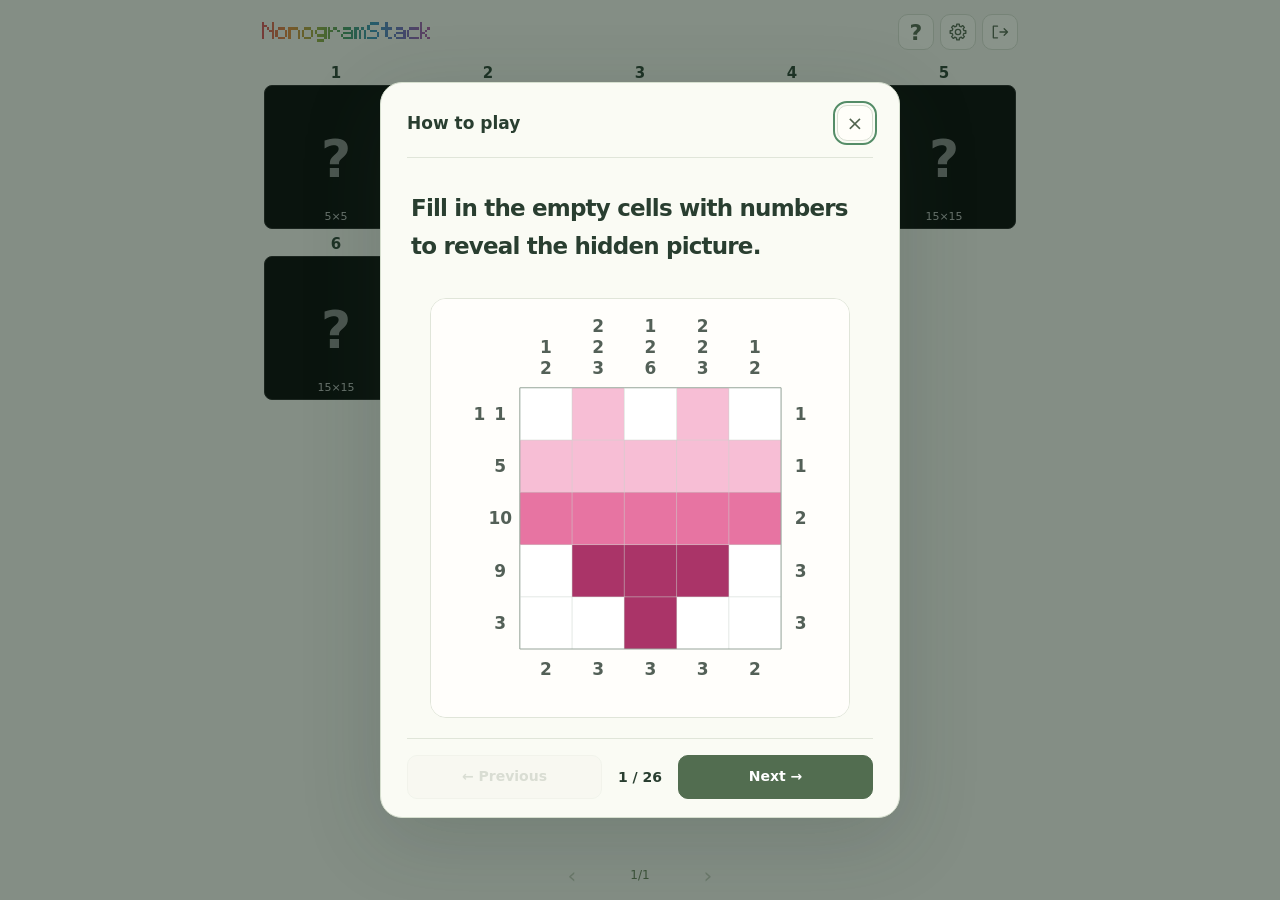
==== commit eb024125: "Default the standalone playtest to English" ====
--- a/collection.html
+++ b/collection.html
@@ -1,4 +1,4 @@
-<!doctype html><html lang="ko"><head><meta name="robots" content="noindex,nofollow"><meta http-equiv="Content-Security-Policy" content="default-src 'self'; script-src 'self' 'unsafe-inline'; style-src 'self' 'unsafe-inline'; img-src 'self' data: blob:; media-src 'self' data: blob:; connect-src 'self'; object-src 'none'; base-uri 'none'; form-action 'none'"><meta charset="utf-8"><meta name="viewport" content="width=device-width,initial-scale=1,viewport-fit=cover"><meta name="theme-color" content="#f5f5ef"><title>Nonogram Stack · Playtest</title><style>*{box-sizing:border-box}[hidden]{display:none!important}
+<!doctype html><html lang="en"><head><meta name="robots" content="noindex,nofollow"><meta http-equiv="Content-Security-Policy" content="default-src 'self'; script-src 'self' 'unsafe-inline'; style-src 'self' 'unsafe-inline'; img-src 'self' data: blob:; media-src 'self' data: blob:; connect-src 'self'; object-src 'none'; base-uri 'none'; form-action 'none'"><meta charset="utf-8"><meta name="viewport" content="width=device-width,initial-scale=1,viewport-fit=cover"><meta name="theme-color" content="#f5f5ef"><title>Nonogram Stack · Playtest</title><style>*{box-sizing:border-box}[hidden]{display:none!important}
 html,body{height:100%;margin:0;background:#f5f5ef;color:#293e30;font-family:system-ui,-apple-system,'Segoe UI',sans-serif}
 button{font:inherit;color:inherit;cursor:pointer}button:disabled{cursor:default;opacity:.35}
 .collection-app{max-width:780px;height:100dvh;min-height:0;margin:auto;padding:10px 12px max(6px,env(safe-area-inset-bottom));display:flex;flex-direction:column}
@@ -315,7 +315,8 @@
     '말풍선에서 안내하는 도구와 초록 테두리 칸을 따라가 보세요. 다음을 눌러 함께 채울 수도 있어요.':'Follow the guide’s tool and the cells outlined in green. You can also press Next to fill them together.'
   }));
   for(const [name,english]of Object.entries(globalThis.StackSubjectNames||{}))messages.set(name,english);
-  let language='ko';try{if((globalThis.StackStorage||localStorage).getItem('nonogram-playtest-v1-language')==='en')language='en';}catch{}
+  const readLanguage=()=>{try{return (globalThis.StackStorage||localStorage).getItem('nonogram-playtest-v1-language')==='ko'?'ko':'en';}catch{return 'en';}};
+  let language=readLanguage();
   const originals=new WeakMap(),attributeOriginals=new WeakMap();
   function translate(source){
     const text=source.trim();
@@ -381,6 +382,7 @@
   let scheduled=false;
   new MutationObserver(()=>{if(scheduled)return;scheduled=true;queueMicrotask(()=>{scheduled=false;apply();});}).observe(document.body,{subtree:true,childList:true,characterData:true,attributes:true,attributeFilter:['aria-label','title']});
   apply();
+  window.StackRuntime?.ready.then(()=>{const restored=readLanguage();if(restored!==language){language=restored;apply();dispatchEvent(new Event('stack-language-change'));}}).catch(()=>{});
 })();
 
 /* Brief percussion input samples. No correctness or completion cues. */
@@ -510,7 +512,7 @@
   const showHelp=()=>{window.stopStackControls?.();window.finishStroke?.();if(!help.open){manual.start();help.showModal();}};
   document.getElementById('help').onclick=showHelp;
   const seenKey='nonogram-playtest-v1-help-seen-v1';
-  setTimeout(()=>{try{const storage=globalThis.StackStorage||localStorage;if(storage.getItem(seenKey)!=='1'){showHelp();storage.setItem(seenKey,'1');}}catch{/* A storage failure leaves manual help available. */}},0);
+  setTimeout(async()=>{try{await window.StackRuntime?.ready;const storage=globalThis.StackStorage||localStorage;if(storage.getItem(seenKey)!=='1'){showHelp();storage.setItem(seenKey,'1');}}catch{/* A storage failure leaves manual help available. */}},0);
   const dialog=document.createElement('dialog');dialog.id='settings-dialog';
   dialog.innerHTML='<div class="settings-top"><h2>설정</h2><button class="nav-icon" aria-label="설정 닫기">×</button></div><div class="settings-actions"></div>';
   document.body.append(dialog);
@@ -699,7 +701,7 @@
     const channels=1;
     const size=Number(card.dataset.size)||10;
     if(status?.complete!==true||status.filled!==size*size*channels)return null;
-    const cells=readSave(card.dataset.storageKey||((monochrome?'nonogram-playtest-v1-mono-v1-':'nemologic-stack-3-v1-')+id))?.cells;
+    const cells=readSave(card.dataset.storageKey||((monochrome?'nonogram-playtest-v1-mono-v1-':'nonogram-playtest-v1-legacy-nemologic-stack-3-v1-')+id))?.cells;
     return Array.isArray(cells)&&cells.length===size*size&&cells.every(cell=>
       Array.isArray(cell)&&cell.length===channels&&cell.every(value=>Number.isInteger(value)&&value>=0&&value<=3))?cells:null;
   }
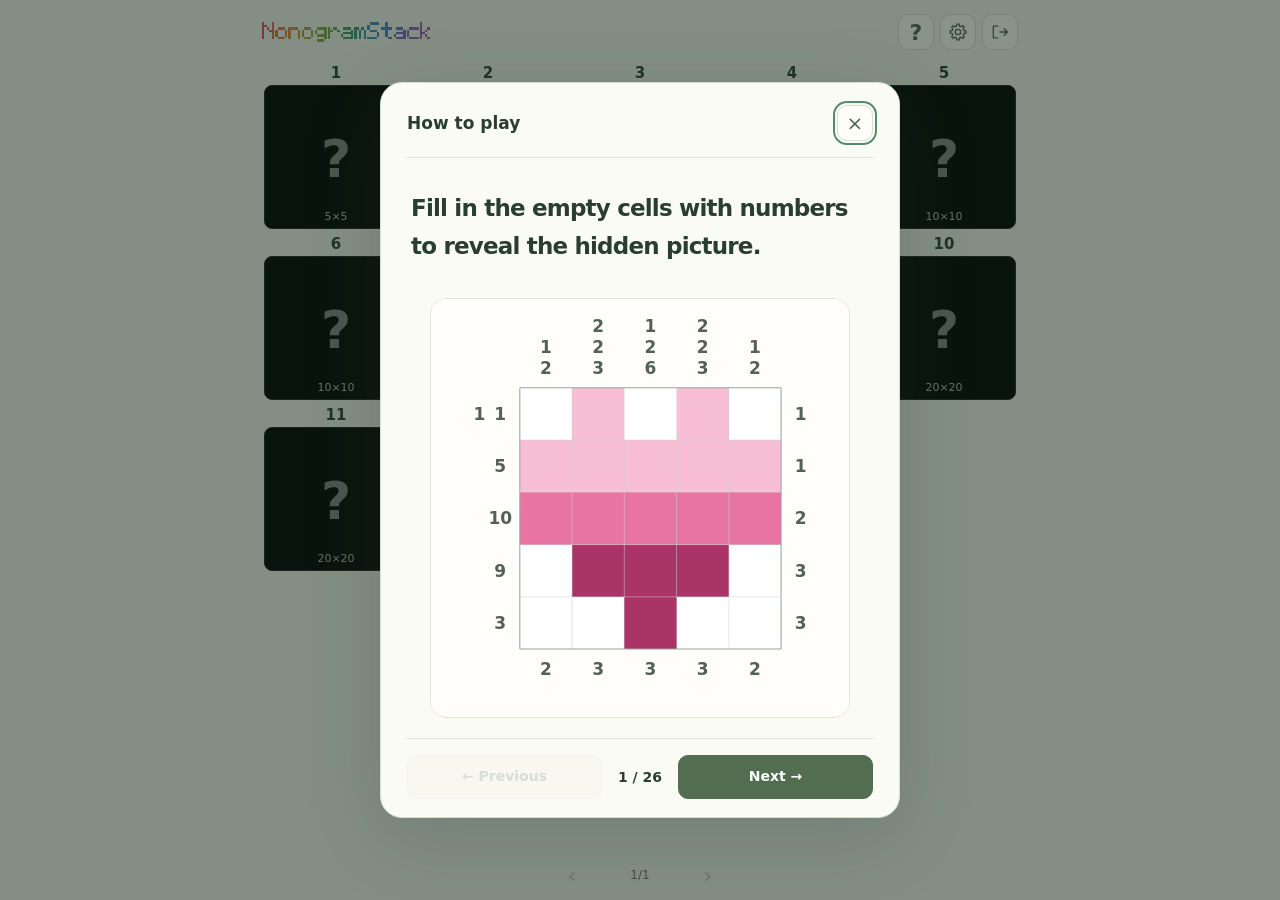
==== commit 56450b1a: "Refresh web demo with twelve selected puzzles" ====
--- a/collection.html
+++ b/collection.html
@@ -121,8 +121,8 @@
 .game-help .help-rule-image figcaption{margin-top:6px;font-size:12px;line-height:1.6;color:#62715d}
 </style><link rel="stylesheet" href="manual/game-manual.css"></head><body>
 <main class="collection-app"><header class="header"></header>
-<section id="monochrome-games" class="page-scroller" aria-label="흑백 게임 목록" hidden><a class="puzzle-card" href="game.html?puzzle=monochrome-0870" data-id="mono-0870" data-puzzle-id="0870" data-number="1" data-size="5" data-storage-key="nonogram-playtest-v1-approved-v1-0870-81cec19d84541be2" data-status-key="nonogram-playtest-v1-approved-status-0870-81cec19d84541be2" data-mode="monochrome" aria-label="흑백 문제 1 시작"><span class="card-number">1</span><span class="card-box"><span class="card-preview" aria-hidden="true"><span class="card-question">?</span></span><span class="card-size">5×5</span></span></a><a class="puzzle-card" href="game.html?puzzle=monochrome-0872" data-id="mono-0872" data-puzzle-id="0872" data-number="2" data-size="5" data-storage-key="nonogram-playtest-v1-approved-v1-0872-a61c1ad783d6903b" data-status-key="nonogram-playtest-v1-approved-status-0872-a61c1ad783d6903b" data-mode="monochrome" aria-label="흑백 문제 2 시작"><span class="card-number">2</span><span class="card-box"><span class="card-preview" aria-hidden="true"><span class="card-question">?</span></span><span class="card-size">5×5</span></span></a><a class="puzzle-card" href="game.html?puzzle=monochrome-1716" data-id="mono-1716" data-puzzle-id="1716" data-number="3" data-size="10" data-storage-key="nonogram-playtest-v1-approved-v1-1716-a41d60f56bc2a05d" data-status-key="nonogram-playtest-v1-approved-status-1716-a41d60f56bc2a05d" data-mode="monochrome" aria-label="흑백 문제 3 시작"><span class="card-number">3</span><span class="card-box"><span class="card-preview" aria-hidden="true"><span class="card-question">?</span></span><span class="card-size">10×10</span></span></a><a class="puzzle-card" href="game.html?puzzle=monochrome-0102" data-id="mono-0102" data-puzzle-id="0102" data-number="4" data-size="10" data-storage-key="nonogram-playtest-v1-approved-v1-0102-0c15ea265d0bc1e6" data-status-key="nonogram-playtest-v1-approved-status-0102-0c15ea265d0bc1e6" data-mode="monochrome" aria-label="흑백 문제 4 시작"><span class="card-number">4</span><span class="card-box"><span class="card-preview" aria-hidden="true"><span class="card-question">?</span></span><span class="card-size">10×10</span></span></a><a class="puzzle-card" href="game.html?puzzle=monochrome-0929" data-id="mono-0929" data-puzzle-id="0929" data-number="5" data-size="15" data-storage-key="nonogram-playtest-v1-approved-v1-0929-8dfb2ad27d0bbcea" data-status-key="nonogram-playtest-v1-approved-status-0929-8dfb2ad27d0bbcea" data-mode="monochrome" aria-label="흑백 문제 5 시작"><span class="card-number">5</span><span class="card-box"><span class="card-preview" aria-hidden="true"><span class="card-question">?</span></span><span class="card-size">15×15</span></span></a><a class="puzzle-card" href="game.html?puzzle=monochrome-1623" data-id="mono-1623" data-puzzle-id="1623" data-number="6" data-size="15" data-storage-key="nonogram-playtest-v1-approved-v1-1623-76a8f8b095d4cbba" data-status-key="nonogram-playtest-v1-approved-status-1623-76a8f8b095d4cbba" data-mode="monochrome" aria-label="흑백 문제 6 시작"><span class="card-number">6</span><span class="card-box"><span class="card-preview" aria-hidden="true"><span class="card-question">?</span></span><span class="card-size">15×15</span></span></a></section>
-<section id="color-games" class="page-scroller" aria-label="컬러 게임 목록"><a class="puzzle-card" href="game.html?puzzle=monochrome-0870&mode=color" data-id="color-0870" data-puzzle-id="0870" data-number="1" data-size="5" data-storage-key="nonogram-playtest-v1-approved-v1-0870-81cec19d84541be2" data-status-key="nonogram-playtest-v1-approved-status-0870-81cec19d84541be2" data-mode="color" data-palette="#fbf8f4,#e2caac,#bd8842,#533c1d" data-category-id="08" data-subject="사다리" aria-label="컬러 문제 1 시작"><span class="card-number">1</span><span class="card-box"><span class="card-preview" aria-hidden="true"><span class="card-question">?</span></span><span class="card-size">5×5</span></span></a><a class="puzzle-card" href="game.html?puzzle=monochrome-0872&mode=color" data-id="color-0872" data-puzzle-id="0872" data-number="2" data-size="5" data-storage-key="nonogram-playtest-v1-approved-v1-0872-a61c1ad783d6903b" data-status-key="nonogram-playtest-v1-approved-status-0872-a61c1ad783d6903b" data-mode="color" data-palette="#fcfaf2,#ebd7a2,#d2a32d,#5d4814" data-category-id="08" data-subject="자물쇠" aria-label="컬러 문제 2 시작"><span class="card-number">2</span><span class="card-box"><span class="card-preview" aria-hidden="true"><span class="card-question">?</span></span><span class="card-size">5×5</span></span></a><a class="puzzle-card" href="game.html?puzzle=monochrome-1716&mode=color" data-id="color-1716" data-puzzle-id="1716" data-number="3" data-size="10" data-storage-key="nonogram-playtest-v1-approved-v1-1716-a41d60f56bc2a05d" data-status-key="nonogram-playtest-v1-approved-status-1716-a41d60f56bc2a05d" data-mode="color" data-palette="#fdfbf1,#f4e29a,#e6bd19,#65530b" data-category-id="17" data-subject="병아리" aria-label="컬러 문제 3 시작"><span class="card-number">3</span><span class="card-box"><span class="card-preview" aria-hidden="true"><span class="card-question">?</span></span><span class="card-size">10×10</span></span></a><a class="puzzle-card" href="game.html?puzzle=monochrome-0102&mode=color" data-id="color-0102" data-puzzle-id="0102" data-number="4" data-size="10" data-storage-key="nonogram-playtest-v1-approved-v1-0102-0c15ea265d0bc1e6" data-status-key="nonogram-playtest-v1-approved-status-0102-0c15ea265d0bc1e6" data-mode="color" data-palette="#f3f7fc,#a7c7e7,#3780c8,#183858" data-category-id="01" data-subject="고래" aria-label="컬러 문제 4 시작"><span class="card-number">4</span><span class="card-box"><span class="card-preview" aria-hidden="true"><span class="card-question">?</span></span><span class="card-size">10×10</span></span></a><a class="puzzle-card" href="game.html?puzzle=monochrome-0929&mode=color" data-id="color-0929" data-puzzle-id="0929" data-number="5" data-size="15" data-storage-key="nonogram-playtest-v1-approved-v1-0929-8dfb2ad27d0bbcea" data-status-key="nonogram-playtest-v1-approved-status-0929-8dfb2ad27d0bbcea" data-mode="color" data-palette="#fcf3f3,#eaa6a4,#d0352f,#5b1715" data-category-id="09" data-subject="아코디언" aria-label="컬러 문제 5 시작"><span class="card-number">5</span><span class="card-box"><span class="card-preview" aria-hidden="true"><span class="card-question">?</span></span><span class="card-size">15×15</span></span></a><a class="puzzle-card" href="game.html?puzzle=monochrome-1623&mode=color" data-id="color-1623" data-puzzle-id="1623" data-number="6" data-size="15" data-storage-key="nonogram-playtest-v1-approved-v1-1623-76a8f8b095d4cbba" data-status-key="nonogram-playtest-v1-approved-status-1623-76a8f8b095d4cbba" data-mode="color" data-palette="#faf7f5,#dbc6b3,#ac7d53,#4c3724" data-category-id="16" data-subject="쿼카" aria-label="컬러 문제 6 시작"><span class="card-number">6</span><span class="card-box"><span class="card-preview" aria-hidden="true"><span class="card-question">?</span></span><span class="card-size">15×15</span></span></a></section>
+<section id="monochrome-games" class="page-scroller" aria-label="흑백 게임 목록" hidden><a class="puzzle-card" href="game.html?puzzle=monochrome-0870" data-id="mono-0870" data-puzzle-id="0870" data-number="1" data-size="5" data-storage-key="nonogram-playtest-v1-approved-v1-0870-81cec19d84541be2" data-status-key="nonogram-playtest-v1-approved-status-0870-81cec19d84541be2" data-mode="monochrome" aria-label="흑백 문제 1 시작"><span class="card-number">1</span><span class="card-box"><span class="card-preview" aria-hidden="true"><span class="card-question">?</span></span><span class="card-size">5×5</span></span></a><a class="puzzle-card" href="game.html?puzzle=monochrome-0872" data-id="mono-0872" data-puzzle-id="0872" data-number="2" data-size="5" data-storage-key="nonogram-playtest-v1-approved-v1-0872-a61c1ad783d6903b" data-status-key="nonogram-playtest-v1-approved-status-0872-a61c1ad783d6903b" data-mode="monochrome" aria-label="흑백 문제 2 시작"><span class="card-number">2</span><span class="card-box"><span class="card-preview" aria-hidden="true"><span class="card-question">?</span></span><span class="card-size">5×5</span></span></a><a class="puzzle-card" href="game.html?puzzle=monochrome-0881" data-id="mono-0881" data-puzzle-id="0881" data-number="3" data-size="5" data-storage-key="nonogram-playtest-v1-approved-v1-0881-c2844c38fea35322" data-status-key="nonogram-playtest-v1-approved-status-0881-c2844c38fea35322" data-mode="monochrome" aria-label="흑백 문제 3 시작"><span class="card-number">3</span><span class="card-box"><span class="card-preview" aria-hidden="true"><span class="card-question">?</span></span><span class="card-size">5×5</span></span></a><a class="puzzle-card" href="game.html?puzzle=monochrome-0102" data-id="mono-0102" data-puzzle-id="0102" data-number="4" data-size="10" data-storage-key="nonogram-playtest-v1-approved-v1-0102-0c15ea265d0bc1e6" data-status-key="nonogram-playtest-v1-approved-status-0102-0c15ea265d0bc1e6" data-mode="monochrome" aria-label="흑백 문제 4 시작"><span class="card-number">4</span><span class="card-box"><span class="card-preview" aria-hidden="true"><span class="card-question">?</span></span><span class="card-size">10×10</span></span></a><a class="puzzle-card" href="game.html?puzzle=monochrome-1716" data-id="mono-1716" data-puzzle-id="1716" data-number="5" data-size="10" data-storage-key="nonogram-playtest-v1-approved-v1-1716-a41d60f56bc2a05d" data-status-key="nonogram-playtest-v1-approved-status-1716-a41d60f56bc2a05d" data-mode="monochrome" aria-label="흑백 문제 5 시작"><span class="card-number">5</span><span class="card-box"><span class="card-preview" aria-hidden="true"><span class="card-question">?</span></span><span class="card-size">10×10</span></span></a><a class="puzzle-card" href="game.html?puzzle=monochrome-0110" data-id="mono-0110" data-puzzle-id="0110" data-number="6" data-size="10" data-storage-key="nonogram-playtest-v1-approved-v1-0110-18c90e2339326291" data-status-key="nonogram-playtest-v1-approved-status-0110-18c90e2339326291" data-mode="monochrome" aria-label="흑백 문제 6 시작"><span class="card-number">6</span><span class="card-box"><span class="card-preview" aria-hidden="true"><span class="card-question">?</span></span><span class="card-size">10×10</span></span></a><a class="puzzle-card" href="game.html?puzzle=monochrome-1507" data-id="mono-1507" data-puzzle-id="1507" data-number="7" data-size="15" data-storage-key="nonogram-playtest-v1-approved-v1-1507-40b01df09f015ead" data-status-key="nonogram-playtest-v1-approved-status-1507-40b01df09f015ead" data-mode="monochrome" aria-label="흑백 문제 7 시작"><span class="card-number">7</span><span class="card-box"><span class="card-preview" aria-hidden="true"><span class="card-question">?</span></span><span class="card-size">15×15</span></span></a><a class="puzzle-card" href="game.html?puzzle=monochrome-0116" data-id="mono-0116" data-puzzle-id="0116" data-number="8" data-size="15" data-storage-key="nonogram-playtest-v1-approved-v1-0116-aac90df8875363fb" data-status-key="nonogram-playtest-v1-approved-status-0116-aac90df8875363fb" data-mode="monochrome" aria-label="흑백 문제 8 시작"><span class="card-number">8</span><span class="card-box"><span class="card-preview" aria-hidden="true"><span class="card-question">?</span></span><span class="card-size">15×15</span></span></a><a class="puzzle-card" href="game.html?puzzle=monochrome-1623" data-id="mono-1623" data-puzzle-id="1623" data-number="9" data-size="15" data-storage-key="nonogram-playtest-v1-approved-v1-1623-76a8f8b095d4cbba" data-status-key="nonogram-playtest-v1-approved-status-1623-76a8f8b095d4cbba" data-mode="monochrome" aria-label="흑백 문제 9 시작"><span class="card-number">9</span><span class="card-box"><span class="card-preview" aria-hidden="true"><span class="card-question">?</span></span><span class="card-size">15×15</span></span></a><a class="puzzle-card" href="game.html?puzzle=monochrome-3111" data-id="mono-3111" data-puzzle-id="3111" data-number="10" data-size="20" data-storage-key="nonogram-playtest-v1-approved-v1-3111-e9c1b7eb6ee56a1b" data-status-key="nonogram-playtest-v1-approved-status-3111-e9c1b7eb6ee56a1b" data-mode="monochrome" aria-label="흑백 문제 10 시작"><span class="card-number">10</span><span class="card-box"><span class="card-preview" aria-hidden="true"><span class="card-question">?</span></span><span class="card-size">20×20</span></span></a><a class="puzzle-card" href="game.html?puzzle=monochrome-1618" data-id="mono-1618" data-puzzle-id="1618" data-number="11" data-size="20" data-storage-key="nonogram-playtest-v1-approved-v1-1618-544ffcf3be3f0559" data-status-key="nonogram-playtest-v1-approved-status-1618-544ffcf3be3f0559" data-mode="monochrome" aria-label="흑백 문제 11 시작"><span class="card-number">11</span><span class="card-box"><span class="card-preview" aria-hidden="true"><span class="card-question">?</span></span><span class="card-size">20×20</span></span></a><a class="puzzle-card" href="game.html?puzzle=monochrome-7001" data-id="mono-7001" data-puzzle-id="7001" data-number="12" data-size="20" data-storage-key="nonogram-playtest-v1-approved-v1-7001-83e25a97850e3da3" data-status-key="nonogram-playtest-v1-approved-status-7001-83e25a97850e3da3" data-mode="monochrome" aria-label="흑백 문제 12 시작"><span class="card-number">12</span><span class="card-box"><span class="card-preview" aria-hidden="true"><span class="card-question">?</span></span><span class="card-size">20×20</span></span></a></section>
+<section id="color-games" class="page-scroller" aria-label="컬러 게임 목록"><a class="puzzle-card" href="game.html?puzzle=monochrome-0870&mode=color" data-id="color-0870" data-puzzle-id="0870" data-number="1" data-size="5" data-storage-key="nonogram-playtest-v1-approved-v1-0870-81cec19d84541be2" data-status-key="nonogram-playtest-v1-approved-status-0870-81cec19d84541be2" data-mode="color" data-palette="#fbf8f4,#e2caac,#bd8842,#533c1d" data-category-id="08" data-subject="사다리" aria-label="컬러 문제 1 시작"><span class="card-number">1</span><span class="card-box"><span class="card-preview" aria-hidden="true"><span class="card-question">?</span></span><span class="card-size">5×5</span></span></a><a class="puzzle-card" href="game.html?puzzle=monochrome-0872&mode=color" data-id="color-0872" data-puzzle-id="0872" data-number="2" data-size="5" data-storage-key="nonogram-playtest-v1-approved-v1-0872-a61c1ad783d6903b" data-status-key="nonogram-playtest-v1-approved-status-0872-a61c1ad783d6903b" data-mode="color" data-palette="#fcfaf2,#ebd7a2,#d2a32d,#5d4814" data-category-id="08" data-subject="자물쇠" aria-label="컬러 문제 2 시작"><span class="card-number">2</span><span class="card-box"><span class="card-preview" aria-hidden="true"><span class="card-question">?</span></span><span class="card-size">5×5</span></span></a><a class="puzzle-card" href="game.html?puzzle=monochrome-0881&mode=color" data-id="color-0881" data-puzzle-id="0881" data-number="3" data-size="5" data-storage-key="nonogram-playtest-v1-approved-v1-0881-c2844c38fea35322" data-status-key="nonogram-playtest-v1-approved-status-0881-c2844c38fea35322" data-mode="color" data-palette="#f8f8f7,#cbc9c2,#8a8575,#3d3a34" data-category-id="08" data-subject="해골" aria-label="컬러 문제 3 시작"><span class="card-number">3</span><span class="card-box"><span class="card-preview" aria-hidden="true"><span class="card-question">?</span></span><span class="card-size">5×5</span></span></a><a class="puzzle-card" href="game.html?puzzle=monochrome-0102&mode=color" data-id="color-0102" data-puzzle-id="0102" data-number="4" data-size="10" data-storage-key="nonogram-playtest-v1-approved-v1-0102-0c15ea265d0bc1e6" data-status-key="nonogram-playtest-v1-approved-status-0102-0c15ea265d0bc1e6" data-mode="color" data-palette="#f3f7fc,#a7c7e7,#3780c8,#183858" data-category-id="01" data-subject="고래" aria-label="컬러 문제 4 시작"><span class="card-number">4</span><span class="card-box"><span class="card-preview" aria-hidden="true"><span class="card-question">?</span></span><span class="card-size">10×10</span></span></a><a class="puzzle-card" href="game.html?puzzle=monochrome-1716&mode=color" data-id="color-1716" data-puzzle-id="1716" data-number="5" data-size="10" data-storage-key="nonogram-playtest-v1-approved-v1-1716-a41d60f56bc2a05d" data-status-key="nonogram-playtest-v1-approved-status-1716-a41d60f56bc2a05d" data-mode="color" data-palette="#fdfbf1,#f4e29a,#e6bd19,#65530b" data-category-id="17" data-subject="병아리" aria-label="컬러 문제 5 시작"><span class="card-number">5</span><span class="card-box"><span class="card-preview" aria-hidden="true"><span class="card-question">?</span></span><span class="card-size">10×10</span></span></a><a class="puzzle-card" href="game.html?puzzle=monochrome-0110&mode=color" data-id="color-0110" data-puzzle-id="0110" data-number="6" data-size="10" data-storage-key="nonogram-playtest-v1-approved-v1-0110-18c90e2339326291" data-status-key="nonogram-playtest-v1-approved-status-0110-18c90e2339326291" data-mode="color" data-palette="#f8f4fb,#cdafdf,#8e49b6,#3f2050" data-category-id="01" data-subject="문어" aria-label="컬러 문제 6 시작"><span class="card-number">6</span><span class="card-box"><span class="card-preview" aria-hidden="true"><span class="card-question">?</span></span><span class="card-size">10×10</span></span></a><a class="puzzle-card" href="game.html?puzzle=monochrome-1507&mode=color" data-id="color-1507" data-puzzle-id="1507" data-number="7" data-size="15" data-storage-key="nonogram-playtest-v1-approved-v1-1507-40b01df09f015ead" data-status-key="nonogram-playtest-v1-approved-status-1507-40b01df09f015ead" data-mode="color" data-palette="#f7f7f8,#c1c6cd,#737d8c,#32373e" data-category-id="15" data-subject="닌자" aria-label="컬러 문제 7 시작"><span class="card-number">7</span><span class="card-box"><span class="card-preview" aria-hidden="true"><span class="card-question">?</span></span><span class="card-size">15×15</span></span></a><a class="puzzle-card" href="game.html?puzzle=monochrome-0116&mode=color" data-id="color-0116" data-puzzle-id="0116" data-number="8" data-size="15" data-storage-key="nonogram-playtest-v1-approved-v1-0116-aac90df8875363fb" data-status-key="nonogram-playtest-v1-approved-status-0116-aac90df8875363fb" data-mode="color" data-palette="#f7f7f8,#c4c6ca,#797d86,#35373b" data-category-id="01" data-subject="코끼리" aria-label="컬러 문제 8 시작"><span class="card-number">8</span><span class="card-box"><span class="card-preview" aria-hidden="true"><span class="card-question">?</span></span><span class="card-size">15×15</span></span></a><a class="puzzle-card" href="game.html?puzzle=monochrome-1623&mode=color" data-id="color-1623" data-puzzle-id="1623" data-number="9" data-size="15" data-storage-key="nonogram-playtest-v1-approved-v1-1623-76a8f8b095d4cbba" data-status-key="nonogram-playtest-v1-approved-status-1623-76a8f8b095d4cbba" data-mode="color" data-palette="#faf7f5,#dbc6b3,#ac7d53,#4c3724" data-category-id="16" data-subject="쿼카" aria-label="컬러 문제 9 시작"><span class="card-number">9</span><span class="card-box"><span class="card-preview" aria-hidden="true"><span class="card-question">?</span></span><span class="card-size">15×15</span></span></a><a class="puzzle-card" href="game.html?puzzle=monochrome-3111&mode=color" data-id="color-3111" data-puzzle-id="3111" data-number="10" data-size="20" data-storage-key="nonogram-playtest-v1-approved-v1-3111-e9c1b7eb6ee56a1b" data-status-key="nonogram-playtest-v1-approved-status-3111-e9c1b7eb6ee56a1b" data-mode="color" data-palette="#fcf3f3,#eaa6a4,#d0352f,#5b1715" data-category-id="31" data-subject="파프리카" aria-label="컬러 문제 10 시작"><span class="card-number">10</span><span class="card-box"><span class="card-preview" aria-hidden="true"><span class="card-question">?</span></span><span class="card-size">20×20</span></span></a><a class="puzzle-card" href="game.html?puzzle=monochrome-1618&mode=color" data-id="color-1618" data-puzzle-id="1618" data-number="11" data-size="20" data-storage-key="nonogram-playtest-v1-approved-v1-1618-544ffcf3be3f0559" data-status-key="nonogram-playtest-v1-approved-status-1618-544ffcf3be3f0559" data-mode="color" data-palette="#f7f7f8,#c4c6ca,#797d86,#35373b" data-category-id="16" data-subject="너구리" aria-label="컬러 문제 11 시작"><span class="card-number">11</span><span class="card-box"><span class="card-preview" aria-hidden="true"><span class="card-question">?</span></span><span class="card-size">20×20</span></span></a><a class="puzzle-card" href="game.html?puzzle=monochrome-7001&mode=color" data-id="color-7001" data-puzzle-id="7001" data-number="12" data-size="20" data-storage-key="nonogram-playtest-v1-approved-v1-7001-83e25a97850e3da3" data-status-key="nonogram-playtest-v1-approved-status-7001-83e25a97850e3da3" data-mode="color" data-palette="#f4faf5,#b1ddb6,#4eb159,#224e27" data-category-id="70" data-subject="티라노사우루스" aria-label="컬러 문제 12 시작"><span class="card-number">12</span><span class="card-box"><span class="card-preview" aria-hidden="true"><span class="card-question">?</span></span><span class="card-size">20×20</span></span></a></section>
 <nav class="pagination" aria-label="문제 페이지"><button id="previous-page" aria-label="이전 페이지">‹</button><button id="page-number" aria-label="페이지 한눈에 보기" aria-live="polite">1/1</button><button id="next-page" aria-label="다음 페이지">›</button></nav></main>
 <script src="capacitor-core.js"></script><script src="native-runtime.js"></script><script src="subject-names-en.js"></script>
 <script src="manual/game-manual.js"></script><script src="weekly-puzzles.js"></script>
@@ -692,7 +692,7 @@
   }};
 })();
 
-const STACK_PAGE_LAYOUT=[{"size":5,"count":2},{"size":10,"count":2},{"size":15,"count":2}];
+const STACK_PAGE_LAYOUT=[{"size":5,"count":3},{"size":10,"count":3},{"size":15,"count":3},{"size":20,"count":3}];
 (() => {
   function readSave(key){
     try{return JSON.parse((globalThis.StackStorage||localStorage).getItem(key)||'null');}catch{return null;}
